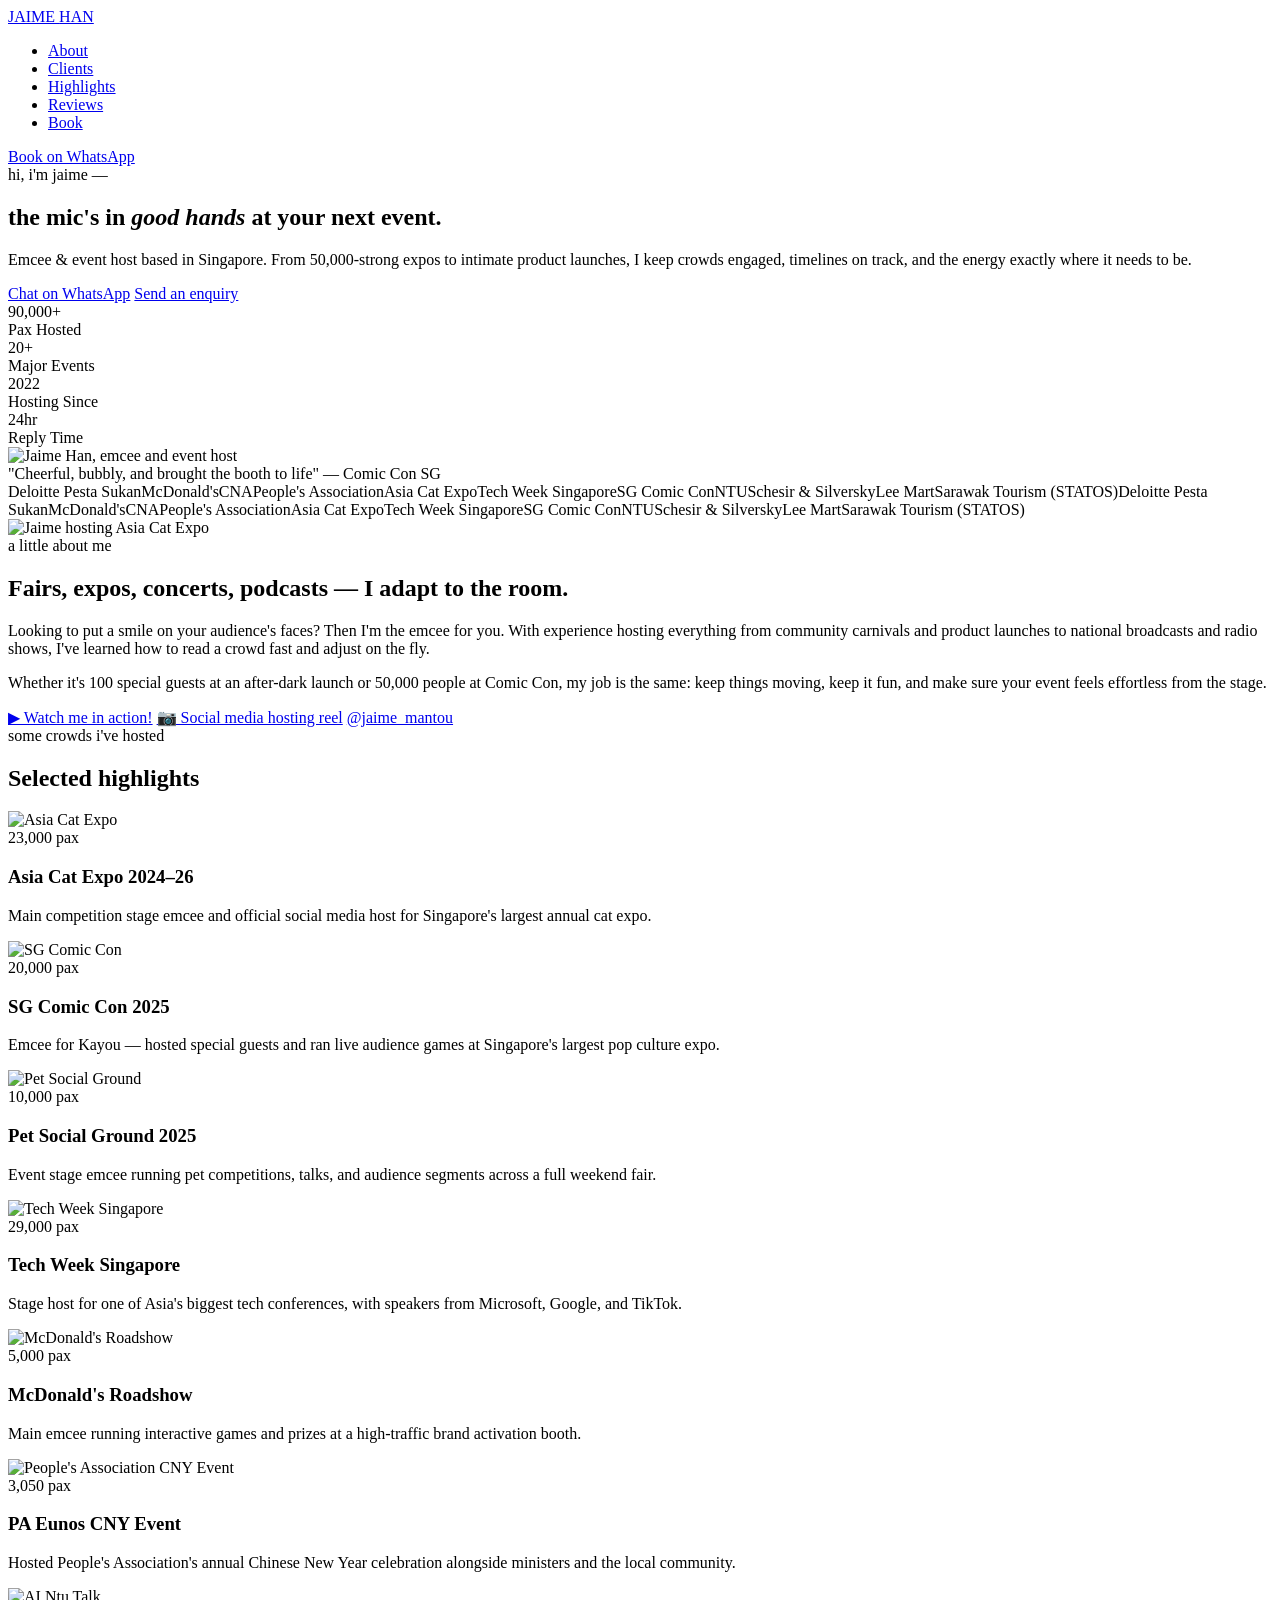
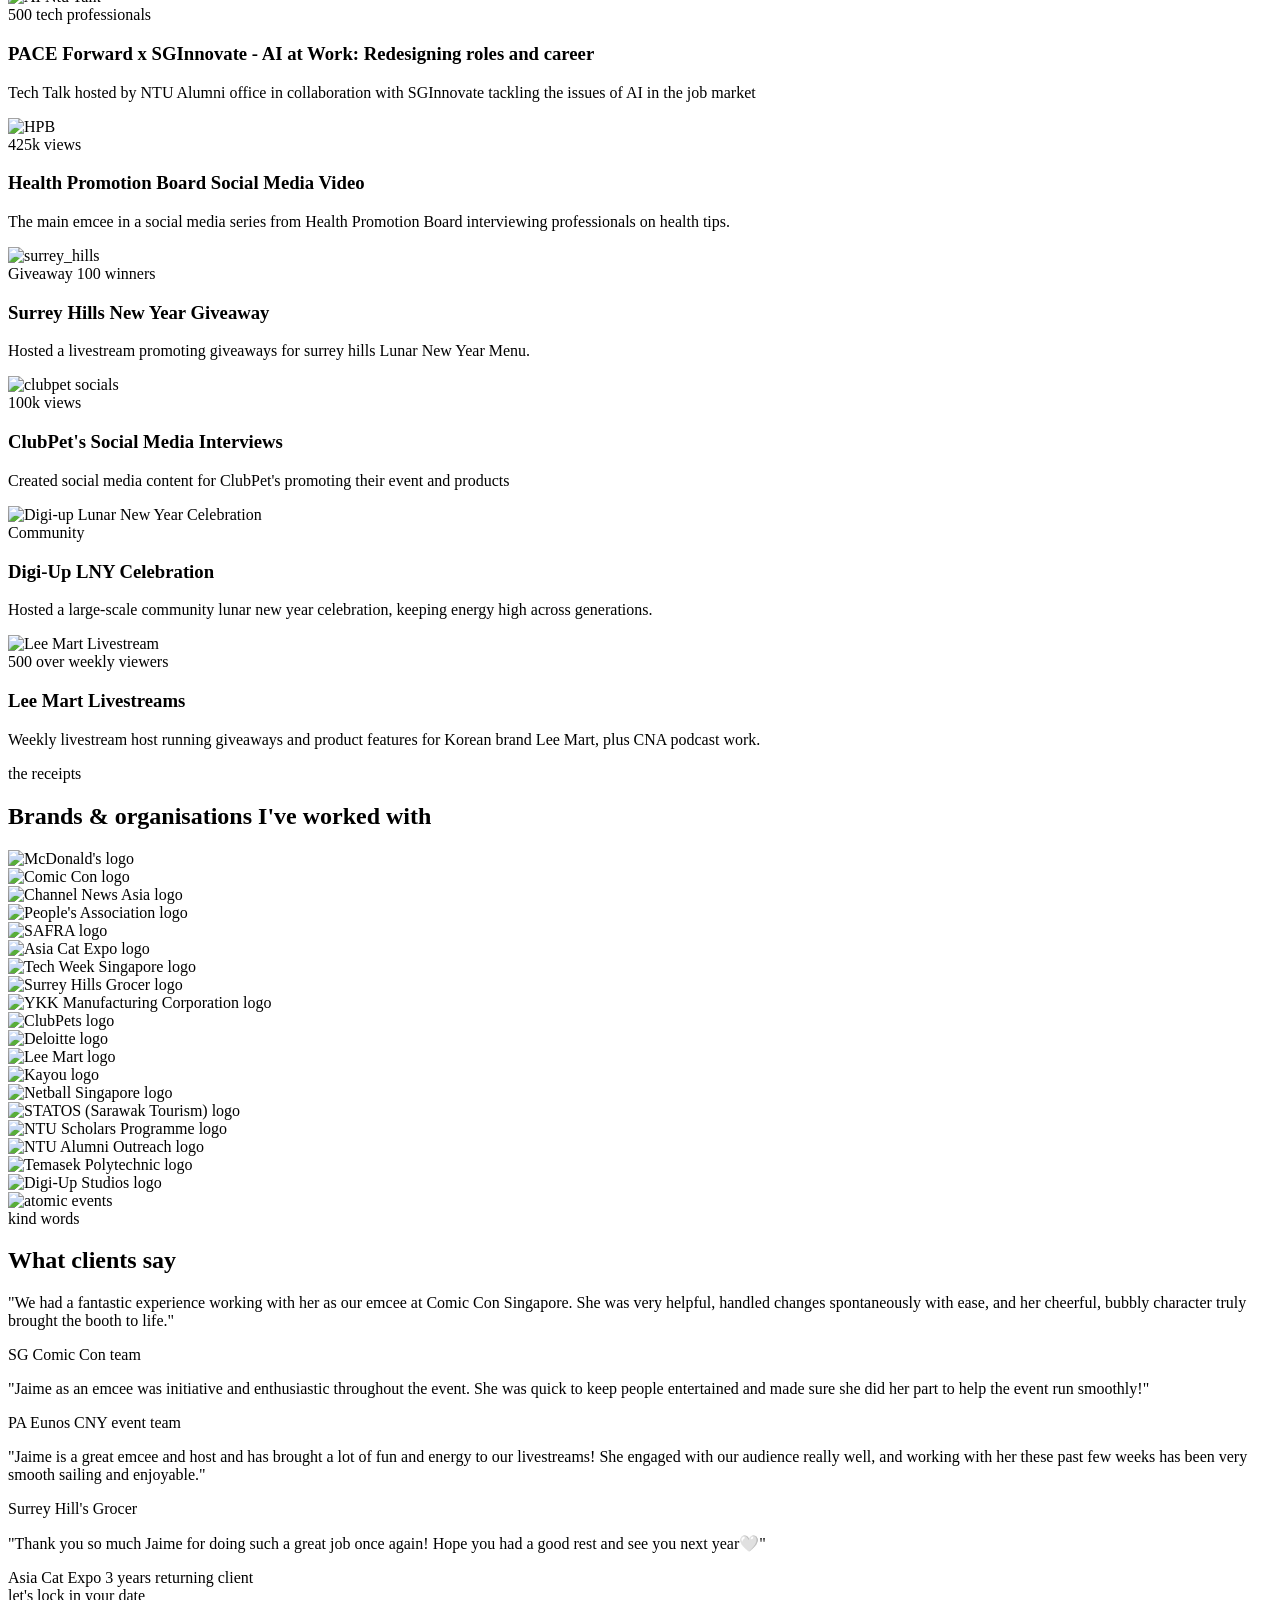
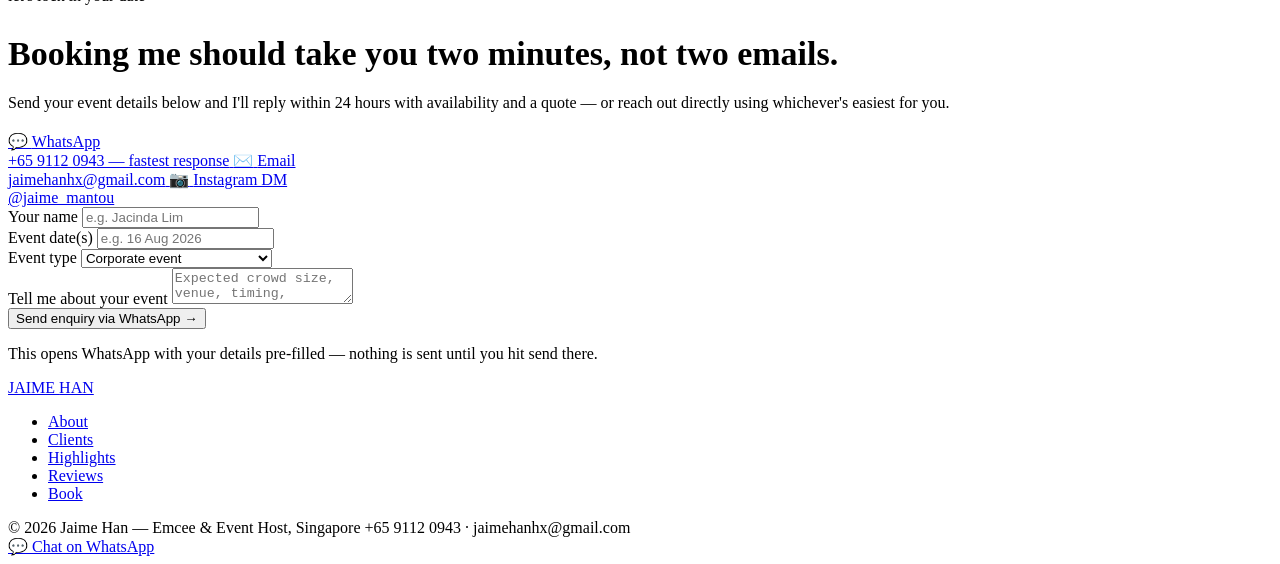
==== index.html @ d79aca61 "Add files via upload" ====
<!DOCTYPE html>
<html lang="en">
<head>
<meta charset="UTF-8">
<meta name="viewport" content="width=device-width, initial-scale=1.0">
<title>Jaime Han — Emcee &amp; Event Host, Singapore</title>
<link rel="preconnect" href="https://fonts.googleapis.com">
<link rel="preconnect" href="https://fonts.gstatic.com" crossorigin>
<link href="https://fonts.googleapis.com/css2?family=Fraunces:ital,opsz,wght@0,9..144,400;0,9..144,500;0,9..144,600;0,9..144,700;1,9..144,500;1,9..144,600&family=Inter:wght@400;500;600;700;800&family=Caveat:wght@500;600;700&display=swap" rel="stylesheet">
<link rel="stylesheet" href="style.css">
</head>
<body>

<header>
  <nav class="wrap">
    <a href="#top" class="logo">JAIME <span>HAN</span></a>
    <ul class="nav-links">
      <li><a href="#about">About</a></li>
      <li><a href="#clients">Clients</a></li>
      <li><a href="#highlights">Highlights</a></li>
      <li><a href="#reviews">Reviews</a></li>
      <li><a href="#book">Book</a></li>
    </ul>
    <a class="btn btn-primary nav-cta" href="https://wa.me/6591120943?text=Hi%20Jaime!%20I'd%20love%20to%20check%20your%20availability%20for%20an%20event." target="_blank" rel="noopener">Book on WhatsApp</a>
  </nav>
</header>

<main id="top">
  <section class="hero">
    <div class="wrap">
      <div>
        <span class="hero-eyebrow script">hi, i'm jaime —</span>
        <h1>the mic's in <em>good hands</em> at your next event.</h1>
        <p class="lede">Emcee &amp; event host based in Singapore. From 50,000-strong expos to intimate product launches, I keep crowds engaged, timelines on track, and the energy exactly where it needs to be.</p>
        <div class="hero-ctas">
          <a class="btn btn-primary" href="https://wa.me/6591120943?text=Hi%20Jaime!%20I'd%20love%20to%20check%20your%20availability%20for%20an%20event." target="_blank" rel="noopener">Chat on WhatsApp</a>
          <a class="btn btn-outline" href="#book">Send an enquiry</a>
        </div>
        <div class="stats-row">
          <div><div class="stat-num">90,000+</div><div class="stat-label">Pax Hosted</div></div>
          <div><div class="stat-num">20+</div><div class="stat-label">Major Events</div></div>
          <div><div class="stat-num">2022</div><div class="stat-label">Hosting Since</div></div>
          <div><div class="stat-num">24hr</div><div class="stat-label">Reply Time</div></div>
        </div>
      </div>
      <div class="hero-photo-wrap">
        <img class="hero-photo" src="images/hero.jpg" alt="Jaime Han, emcee and event host">
        <div class="hero-badge">"Cheerful, bubbly, and brought the booth to life" — Comic Con SG</div>
      </div>
    </div>
  </section>

  <div class="ticker-strip">
    <div class="ticker-track" id="tickerTrack">
    </div>
  </div>

  <section class="pad" id="about">
    <div class="wrap about-grid">
      <img class="about-photo reveal" src="images/asia_cat.jpg" alt="Jaime hosting Asia Cat Expo">

      <div class="about-text reveal">
        <span class="eyebrow">a little about me</span>
        <h2>Fairs, expos, concerts, podcasts — I adapt to the room.</h2>
        <p>Looking to put a smile on your audience's faces? Then I'm the emcee for you. With experience hosting everything from community carnivals and product launches to national broadcasts and radio shows, I've learned how to read a crowd fast and adjust on the fly.</p>
        <p>Whether it's 100 special guests at an after-dark launch or 50,000 people at Comic Con, my job is the same: keep things moving, keep it fun, and make sure your event feels effortless from the stage.</p>
        <div class="link-row">
          <a class="link-chip" href="https://drive.google.com/drive/folders/1-ApMhZUr4qy7b8kGEfC4jnCyUd3QiH4K?usp=sharing" target="_blank" rel="noopener">▶ Watch me in action!</a>
          <a class="link-chip" href="https://www.instagram.com/reels/C8y3r4FSX2f/" target="_blank" rel="noopener">📷 Social media hosting reel</a>
          <a class="link-chip" href="https://www.instagram.com/jaime_mantou" target="_blank" rel="noopener">@jaime_mantou</a>
        </div>
      </div>
    </div>
  </section>

  <section class="pad" id="highlights">
    <div class="wrap">
      <div class="section-head reveal">
        <span class="eyebrow">some crowds i've hosted</span>
        <h2>Selected highlights</h2>
      </div>
      <div class="grid-highlights">


        <div class="h-card reveal">
          <img src="images/heroimage.jpg" alt="Asia Cat Expo">
          <div class="h-card-body">
            <span class="h-pax">23,000 pax</span>
            <h3>Asia Cat Expo 2024–26</h3>
            <p>Main competition stage emcee and official social media host for Singapore's largest annual cat expo.</p>
          </div>
        </div>

        <div class="h-card reveal">
          <img src="images/comic_con.jpg" alt="SG Comic Con">
          <div class="h-card-body">
            <span class="h-pax">20,000 pax</span>
            <h3>SG Comic Con 2025</h3>
            <p>Emcee for Kayou — hosted special guests and ran live audience games at Singapore's largest pop culture expo.</p>
          </div>
        </div>

        <div class="h-card reveal">
          <img src="images/pet_social.jpg" alt="Pet Social Ground">
          <div class="h-card-body">
            <span class="h-pax">10,000 pax</span>
            <h3>Pet Social Ground 2025</h3>
            <p>Event stage emcee running pet competitions, talks, and audience segments across a full weekend fair.</p>
          </div>
        </div>

        <div class="h-card reveal">
          <img src="images/techweek.jpg" alt="Tech Week Singapore">
          <div class="h-card-body">
            <span class="h-pax">29,000 pax</span>
            <h3>Tech Week Singapore</h3>
            <p>Stage host for one of Asia's biggest tech conferences, with speakers from Microsoft, Google, and TikTok.</p>
          </div>
        </div>

        <div class="h-card reveal">
          <img src="images/mcdonalds.jpg" alt="McDonald's Roadshow">
          <div class="h-card-body">
            <span class="h-pax">5,000 pax</span>
            <h3>McDonald's Roadshow</h3>
            <p>Main emcee running interactive games and prizes at a high-traffic brand activation booth.</p>
          </div>
        </div>

        <div class="h-card reveal">
          <img src="images/pap_eunos.jpg" alt="People's Association CNY Event">
          <div class="h-card-body">
            <span class="h-pax">3,050 pax</span>
            <h3>PA Eunos CNY Event</h3>
            <p>Hosted People's Association's annual Chinese New Year celebration alongside ministers and the local community.</p>
          </div>
        </div>

        <div class="h-card reveal">
          <img src="images/AItalk2.jpg" alt="AI Ntu Talk">
          <div class="h-card-body">
            <span class="h-pax">500 tech professionals</span>
            <h3>PACE Forward x SGInnovate - AI at Work: Redesigning roles and career</h3>
            <p>Tech Talk hosted by NTU Alumni office in collaboration with SGInnovate tackling the issues of AI in the job market</p>
          </div>
        </div>

        <div class="h-card reveal">
          <img src="images/hpb.jpg" alt="HPB">
          <div class="h-card-body">
            <span class="h-pax">425k views</span>
            <h3>Health Promotion Board Social Media Video</h3>
            <p>The main emcee in a social media series from Health Promotion Board interviewing professionals on health tips.</p>
          </div>
        </div>

        <div class="h-card reveal">
          <img src="images/surrey_hills.png" alt="surrey_hills">
          <div class="h-card-body">
            <span class="h-pax">Giveaway 100 winners</span>
            <h3>Surrey Hills New Year Giveaway</h3>
            <p>Hosted a livestream promoting giveaways for surrey hills Lunar New Year Menu.</p>
          </div>
        </div>

        <div class="h-card reveal">
          <img src="images/clubpet_social.png" alt="clubpet socials">
          <div class="h-card-body">
            <span class="h-pax">100k views</span>
            <h3>ClubPet's Social Media Interviews</h3>
            <p>Created social media content for ClubPet's promoting their event and products</p>
          </div>
        </div>

        <div class="h-card reveal">
          <img src="images/digiup.jpg" alt="Digi-up Lunar New Year Celebration">
          <div class="h-card-body">
            <span class="h-pax">Community</span>
            <h3>Digi-Up LNY Celebration</h3>
            <p>Hosted a large-scale community lunar new year celebration, keeping energy high across generations.</p>
          </div>
        </div>

        <div class="h-card reveal">
          <img src="images/leemart.jpg" alt="Lee Mart Livestream">
          <div class="h-card-body">
            <span class="h-pax">500 over weekly viewers</span>
            <h3>Lee Mart Livestreams</h3>
            <p>Weekly livestream host running giveaways and product features for Korean brand Lee Mart, plus CNA podcast work.</p>
          </div>
        </div>

      </div>
    </div>
  </section>

   <section class="pad" id="clients">
    <div class="wrap">
      <div class="section-head reveal">
        <span class="eyebrow">the receipts</span>
        <h2>Brands &amp; organisations I've worked with</h2>
      </div>
      <div class="clients-grid">
        <div class="client-card reveal">
          <img src="images/mcdonalds_logoo.png" alt="McDonald's logo">
        </div>
        <div class="client-card reveal">
          <img src="images/comic_con_logo.png" alt="Comic Con logo">
        </div>
        <div class="client-card reveal">
          <img src="images/CNA-logo.gif" alt="Channel News Asia logo">
        </div>
        <div class="client-card reveal">
          <img src="images/PA_logo.png" alt="People's Association logo">
        </div>
        <div class="client-card reveal">
          <img src="images/safra_logo.jpeg" alt="SAFRA logo">
        </div>
        <div class="client-card reveal">
          <img src="images/asia_cat_logo.png" alt="Asia Cat Expo logo">
        </div>
        <div class="client-card reveal">
          <img src="images/techweek_logo.jpg" alt="Tech Week Singapore logo">
        </div>
        <div class="client-card reveal">
          <img src="images/surrey_hills_logo.png" alt="Surrey Hills Grocer logo">
        </div>
        <div class="client-card reveal">
          <img src="images/ykk_logo.png" alt="YKK Manufacturing Corporation logo">
        </div>
        <div class="client-card reveal">
          <img src="images/clubpets_logo.png" alt="ClubPets logo">
        </div>
        <div class="client-card reveal">
          <img src="images/deloitte_logo.jpg" alt="Deloitte logo">
        </div>
        <div class="client-card reveal">
          <img src="images/leemart_logo.png" alt="Lee Mart logo">
        </div>
        <div class="client-card reveal">
          <img src="images/kayou_logo.png" alt="Kayou logo">
        </div>
        <div class="client-card reveal">
          <img src="images/netball_logo.png" alt="Netball Singapore logo">
        </div>
        <div class="client-card reveal">
          <img src="images/statos_logo.png" alt="STATOS (Sarawak Tourism) logo">
        </div>
        <div class="client-card reveal">
          <img src="images/ntuusp_logo.png" alt="NTU Scholars Programme logo">
        </div>
        <div class="client-card reveal">
          <img src="images/pace_logo.jpg" alt="NTU Alumni Outreach logo">
        </div>
        <div class="client-card reveal">
          <img src="images/temasek_logo.png" alt="Temasek Polytechnic logo">
        </div>
        <div class="client-card reveal">
          <img src="images/digiup_logo.jpg" alt="Digi-Up Studios logo">
        </div>
         <div class="client-card reveal">
          <img src="images/atomic_events_logo.jpg" alt="atomic events">
        </div>
      </div>
    </div>
  </section>

  <section class="pad" id="reviews">
    <div class="wrap">
      <div class="section-head reveal">
        <span class="eyebrow">kind words</span>
        <h2>What clients say</h2>
      </div>
      <div class="bubble-grid">
        <div class="bubble reveal">
          <p>"We had a fantastic experience working with her as our emcee at Comic Con Singapore. She was very helpful, handled changes spontaneously with ease, and her cheerful, bubbly character truly brought the booth to life."</p>
          <div class="bubble-tag"><div class="bubble-dot"></div><span>SG Comic Con team</span></div>
        </div>
        <div class="bubble reveal">
          <p>"Jaime as an emcee was initiative and enthusiastic throughout the event. She was quick to keep people entertained and made sure she did her part to help the event run smoothly!"</p>
          <div class="bubble-tag"><div class="bubble-dot"></div><span>PA Eunos CNY event team</span></div>
        </div>
        <div class="bubble reveal">
          <p>"Jaime is a great emcee and host and has brought a lot of fun and energy to our livestreams! She engaged with our audience really well, and working with her these past few weeks has been very smooth sailing and enjoyable."</p>
          <div class="bubble-tag"><div class="bubble-dot"></div><span>Surrey Hill's Grocer</span></div>
        </div>
        <div class="bubble reveal">
          <p>"Thank you so much Jaime for doing such a great job once again! Hope you had a good rest and see you next year🤍"</p>
          <div class="bubble-tag"><div class="bubble-dot"></div><span>Asia Cat Expo 3 years returning client</span></div>
        </div>
      </div>
    </div>
  </section>

  <section class="book-section pad" id="book">
    <div class="wrap book-grid">
      <div class="reveal">
        <span class="eyebrow">let's lock in your date</span>
        <h2 style="font-size:clamp(26px,3.2vw,34px); line-height:1.2; margin-bottom:16px;">Booking me should take you two minutes, not two emails.</h2>
        <p style="color:var(--cream-dim); font-size:16px; line-height:1.6;">Send your event details below and I'll reply within 24 hours with availability and a quote — or reach out directly using whichever's easiest for you.</p>
        <div class="contact-cards">
          <a class="contact-card" href="https://wa.me/6591120943" target="_blank" rel="noopener">
            <span class="cc-icon">💬</span>
            <span><span class="cc-title">WhatsApp</span><br><span class="cc-sub">+65 9112 0943 — fastest response</span></span>
          </a>
          <a class="contact-card" href="mailto:jaimehanhx@gmail.com">
            <span class="cc-icon">✉️</span>
            <span><span class="cc-title">Email</span><br><span class="cc-sub">jaimehanhx@gmail.com</span></span>
          </a>
          <a class="contact-card" href="https://www.instagram.com/jaime_mantou" target="_blank" rel="noopener">
            <span class="cc-icon">📷</span>
            <span><span class="cc-title">Instagram DM</span><br><span class="cc-sub">@jaime_mantou</span></span>
          </a>
        </div>
      </div>

      <form class="enquiry reveal" id="enquiryForm">
        <div class="field">
          <label for="fname">Your name</label>
          <input type="text" id="fname" placeholder="e.g. Jacinda Lim" required>
        </div>
        <div class="field-row two">
          <div class="field">
            <label for="fdate">Event date(s)</label>
            <input type="text" id="fdate" placeholder="e.g. 16 Aug 2026">
          </div>
          <div class="field">
            <label for="ftype">Event type</label>
            <select id="ftype">
              <option>Corporate event</option>
              <option>Roadshow / brand activation</option>
              <option>Wedding</option>
              <option>Community event</option>
              <option>Livestream / social hosting</option>
              <option>Other</option>
            </select>
          </div>
        </div>
        <div class="field">
          <label for="fmsg">Tell me about your event</label>
          <textarea id="fmsg" placeholder="Expected crowd size, venue, timing, anything I should know..."></textarea>
        </div>
        <button type="submit" class="btn btn-primary submit-btn">Send enquiry via WhatsApp →</button>
        <p class="form-note">This opens WhatsApp with your details pre-filled — nothing is sent until you hit send there.</p>
      </form>
    </div>
  </section>
</main>

<footer>
  <div class="wrap">
    <div class="footer-grid">
      <a href="#top" class="logo">JAIME <span>HAN</span></a>
      <ul class="footer-links">
        <li><a href="#about">About</a></li>
        <li><a href="#clients">Clients</a></li>
        <li><a href="#highlights">Highlights</a></li>
        <li><a href="#reviews">Reviews</a></li>
        <li><a href="#book">Book</a></li>
      </ul>
    </div>
    <div class="footer-bottom">
      <span>© 2026 Jaime Han — Emcee &amp; Event Host, Singapore</span>
      <span>+65 9112 0943 · jaimehanhx@gmail.com</span>
    </div>
  </div>
</footer>

<a class="float-cta" href="https://wa.me/6591120943?text=Hi%20Jaime!%20I'd%20love%20to%20check%20your%20availability%20for%20an%20event." target="_blank" rel="noopener">💬 Chat on WhatsApp</a>

<script>
  // Build the ticker content
  const clients = ["Deloitte Pesta Sukan","McDonald's","CNA","People's Association","Asia Cat Expo","Tech Week Singapore","SG Comic Con","NTU","Schesir & Silversky","Lee Mart","Sarawak Tourism (STATOS)"];
  const track = document.getElementById('tickerTrack');
  const loopContent = clients.concat(clients).map(c => `<span>${c}</span>`).join('');
  track.innerHTML = loopContent;

  // Reveal on scroll
  const revealEls = document.querySelectorAll('.reveal');
  const io = new IntersectionObserver((entries)=>{
    entries.forEach(e=>{ if(e.isIntersecting){ e.target.classList.add('in'); io.unobserve(e.target); } });
  }, {threshold:0.12});
  revealEls.forEach(el=>io.observe(el));

  // Enquiry form -> WhatsApp deep link
  document.getElementById('enquiryForm').addEventListener('submit', function(e){
    e.preventDefault();
    const name = document.getElementById('fname').value || 'there';
    const date = document.getElementById('fdate').value || 'TBC';
    const type = document.getElementById('ftype').value;
    const msg = document.getElementById('fmsg').value || '';
    const text = `Hi Jaime! My name is ${name}. I'm enquiring about emcee services for a ${type} on ${date}. ${msg}`;
    const url = 'https://wa.me/6591120943?text=' + encodeURIComponent(text);
    window.open(url, '_blank');
  });
</script>

</body>
</html>
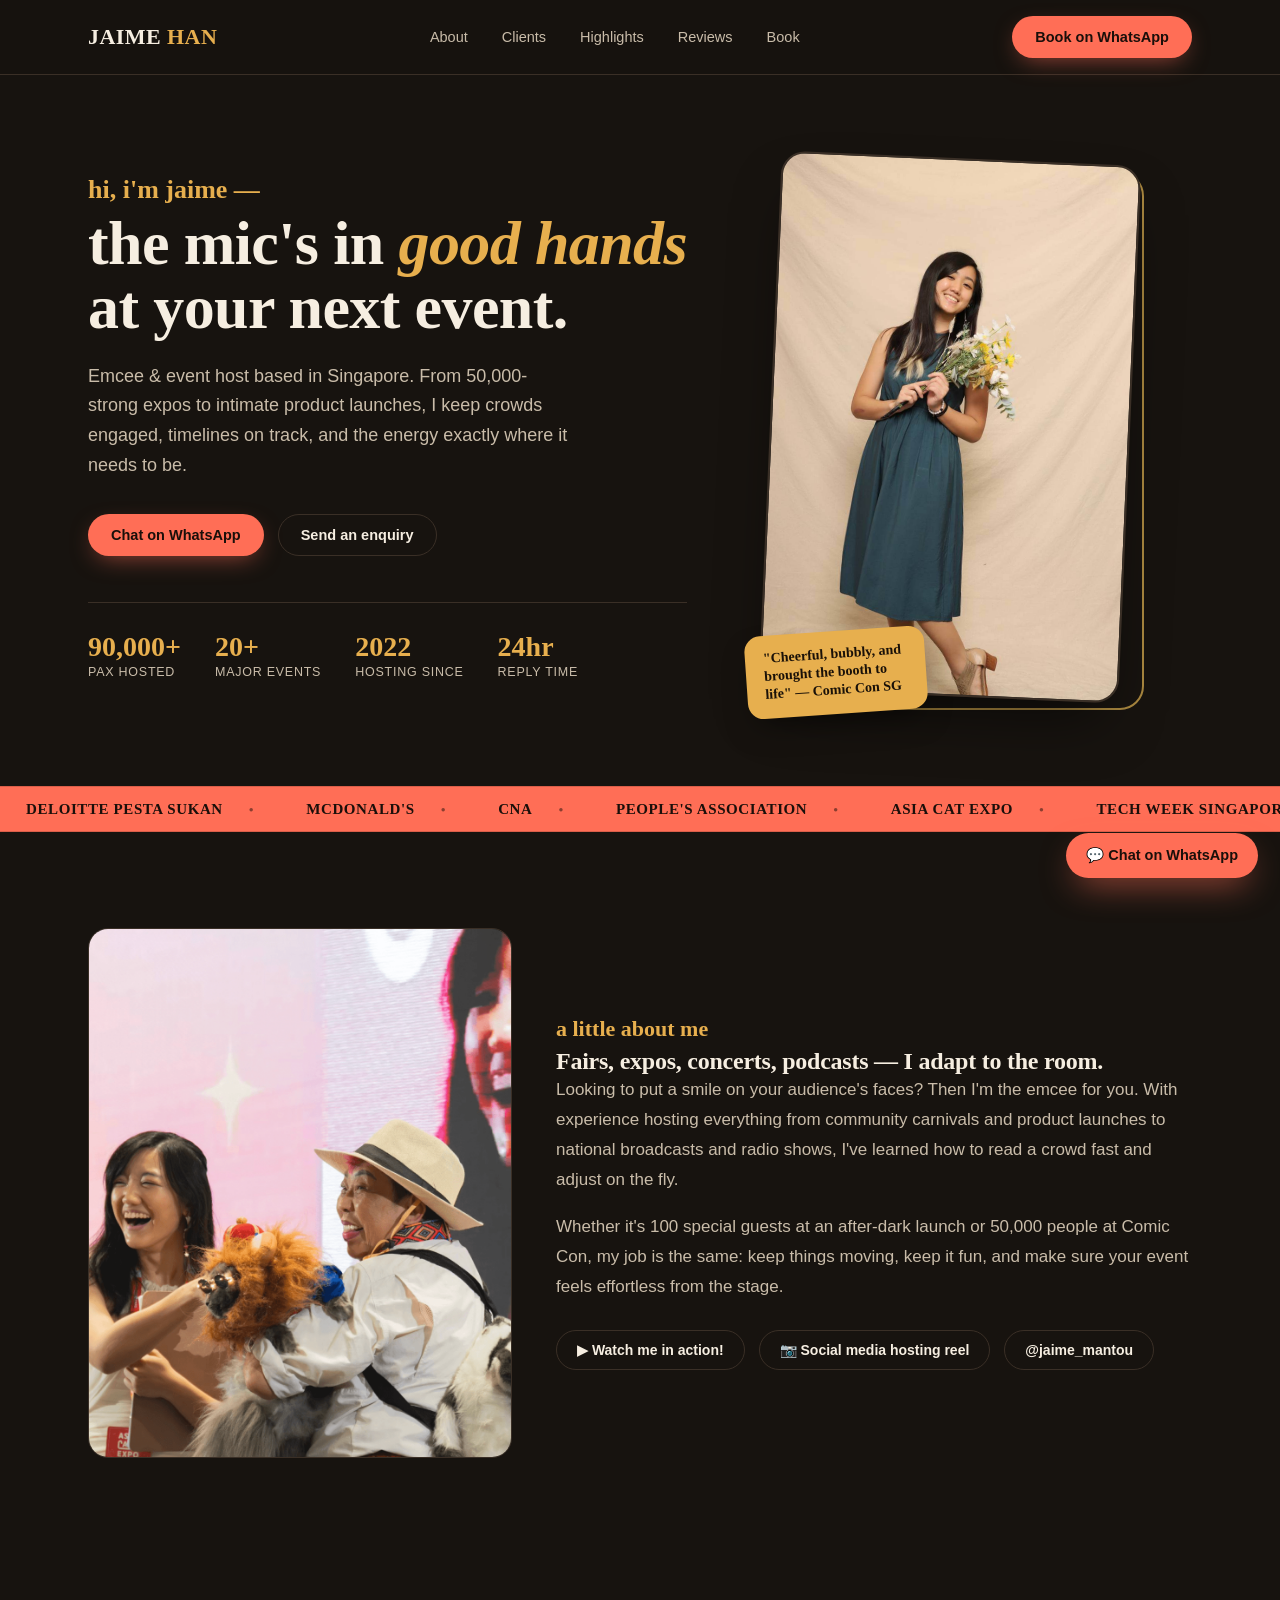
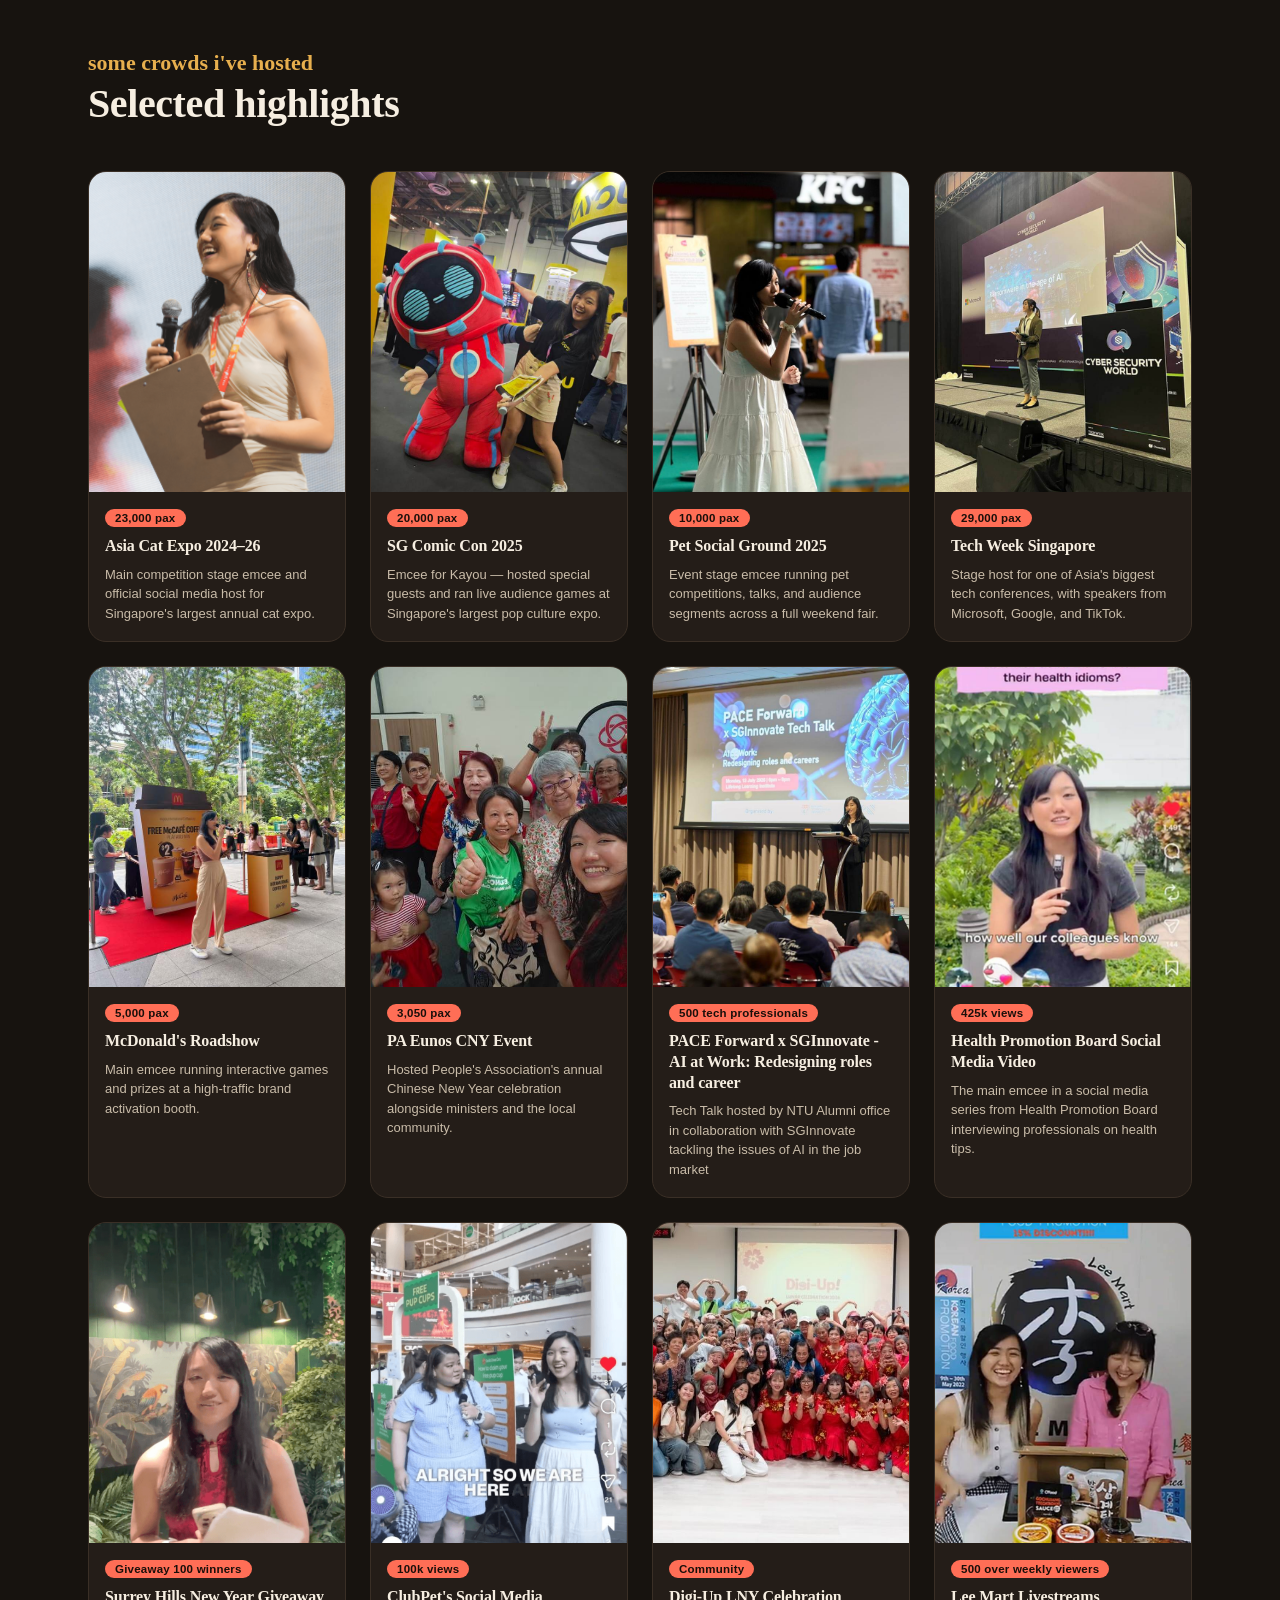
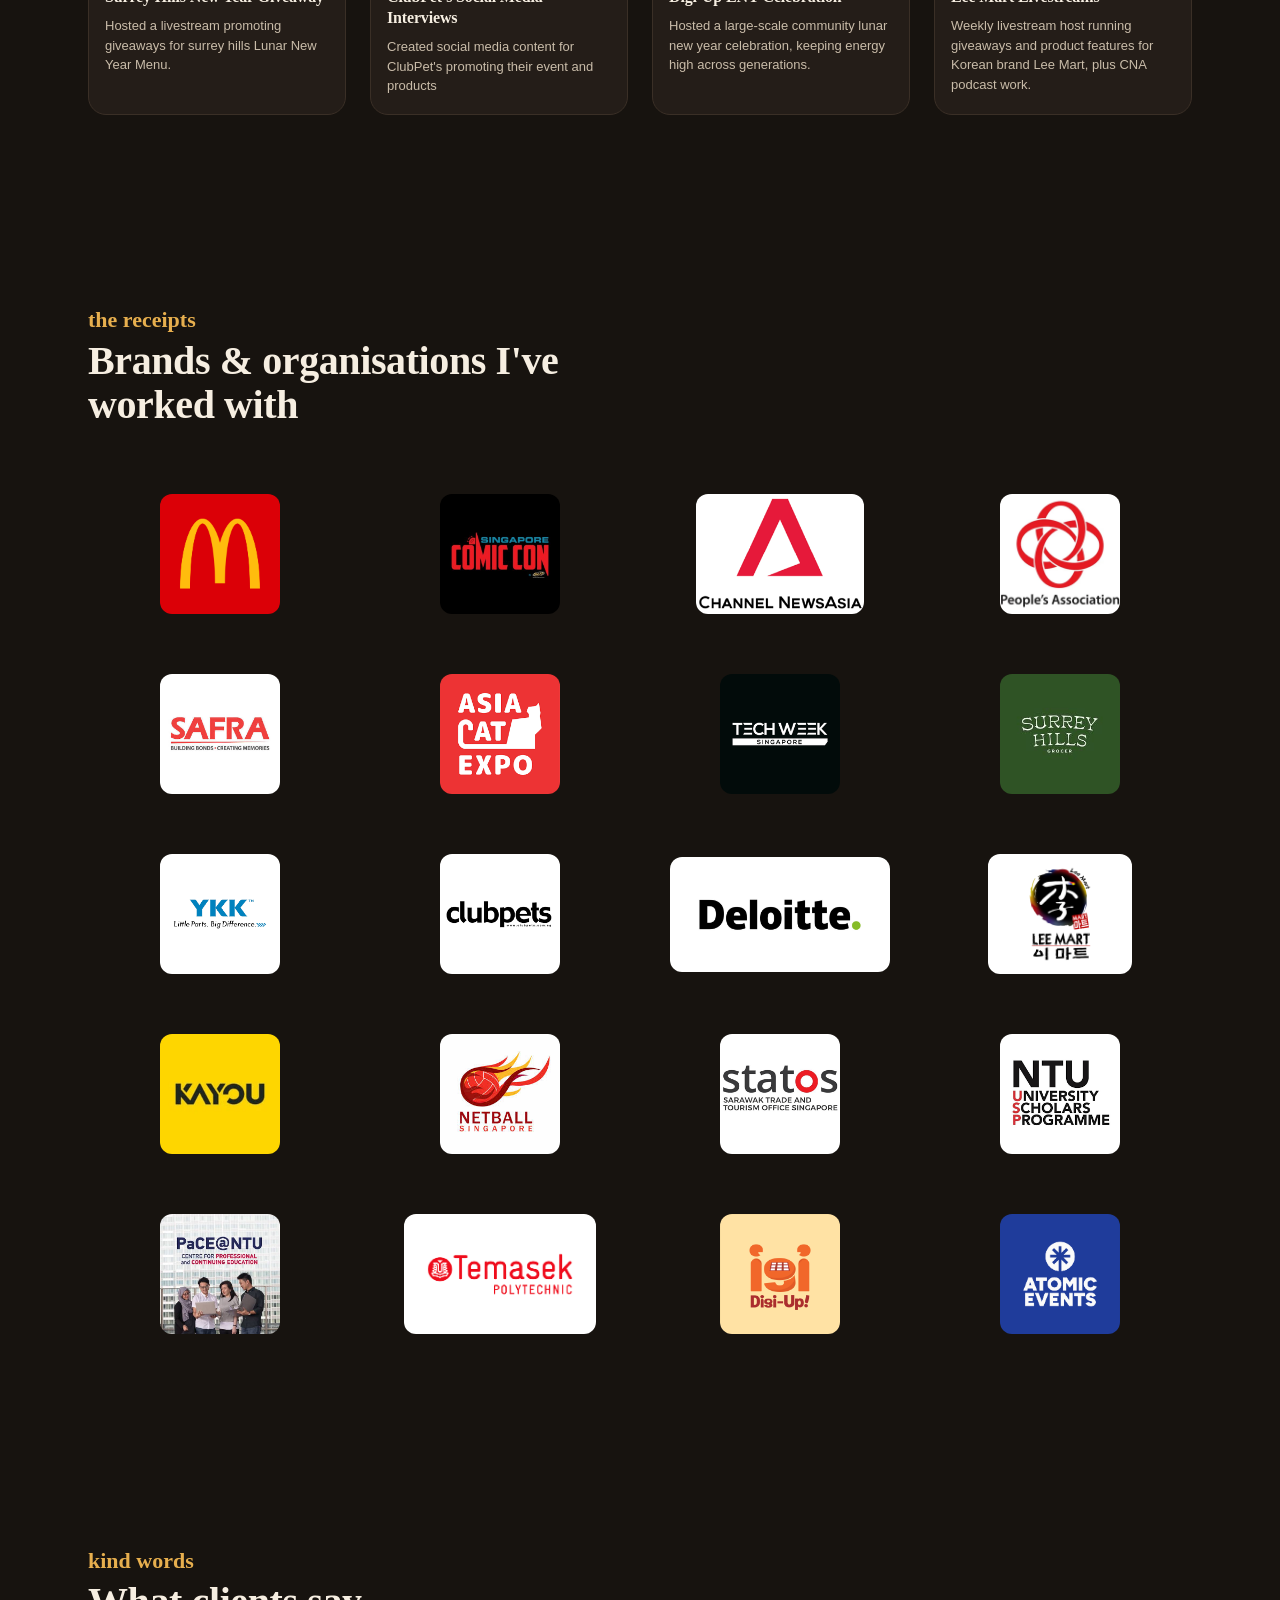
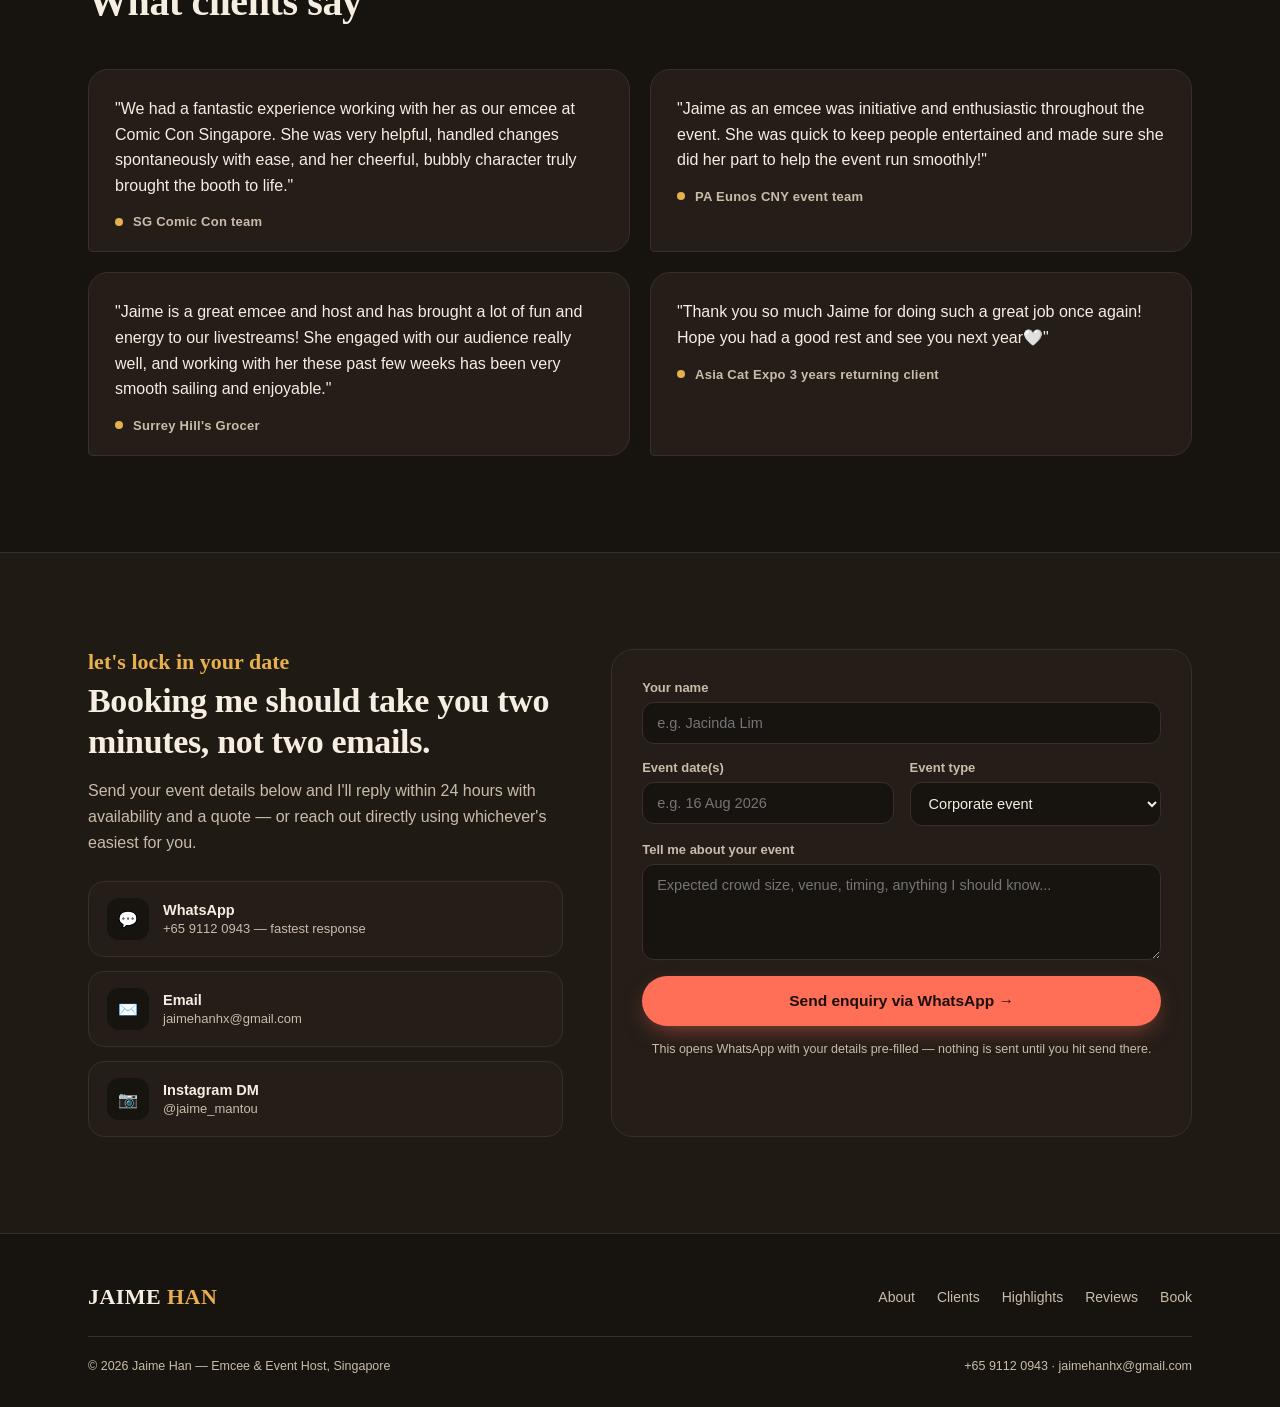
==== commit 6bdc6685: "Update index.html" ====
--- a/index.html
+++ b/index.html
@@ -8,6 +8,7 @@
 <link rel="preconnect" href="https://fonts.gstatic.com" crossorigin>
 <link href="https://fonts.googleapis.com/css2?family=Fraunces:ital,opsz,wght@0,9..144,400;0,9..144,500;0,9..144,600;0,9..144,700;1,9..144,500;1,9..144,600&family=Inter:wght@400;500;600;700;800&family=Caveat:wght@500;600;700&display=swap" rel="stylesheet">
 <link rel="stylesheet" href="style.css">
+<link rel="icon" type="image/x-icon" href="/images/favicon-emcee.png">
 </head>
 <body>
 
@@ -396,4 +397,4 @@
 </script>
 
 </body>
-</html>+</html>
--- a/style.css
+++ b/style.css
@@ -0,0 +1,347 @@
+:root{
+    --bg: #17130F;
+    --bg-soft: #201A15;
+    --panel: #241D18;
+    --panel-line: #3a2f26;
+    --cream: #F6EEE1;
+    --cream-dim: #C9BCA9;
+    --gold: #E7AF4E;
+    --gold-dim: #a9873f;
+    --coral: #FF6E56;
+    --coral-dim: #7a3226;
+    --radius: 18px;
+  }
+  *{box-sizing:border-box;}
+  html{scroll-behavior:smooth;}
+  body{
+    margin:0;
+    background:var(--bg);
+    color:var(--cream);
+    font-family:'Inter', sans-serif;
+    -webkit-font-smoothing:antialiased;
+    overflow-x:hidden;
+  }
+  h1,h2,h3,.serif{
+    font-family:'Fraunces', serif;
+    font-weight:600;
+    letter-spacing:-0.01em;
+    margin:0;
+  }
+  .script{
+    font-family:'Caveat', cursive;
+    color:var(--gold);
+    font-weight:600;
+  }
+  a{color:inherit;}
+  img{display:block; max-width:100%;}
+  .wrap{max-width:1160px; margin:0 auto; padding:0 28px;}
+  section{position:relative;}
+
+  /* ---------- NAV ---------- */
+  header{
+    position:fixed; top:0; left:0; right:0; z-index:50;
+    background:rgba(23,19,15,0.82);
+    backdrop-filter:blur(10px);
+    border-bottom:1px solid var(--panel-line);
+  }
+  nav.wrap{
+    display:flex; align-items:center; justify-content:space-between;
+    height:74px;
+  }
+  .logo{
+    font-family:'Fraunces', serif;
+    font-size:22px;
+    font-weight:700;
+    letter-spacing:0.02em;
+    text-decoration:none;
+  }
+  .logo span{color:var(--gold);}
+  .nav-links{
+    display:flex; gap:34px; align-items:center;
+    list-style:none; margin:0; padding:0;
+  }
+  .nav-links a{
+    text-decoration:none; color:var(--cream-dim); font-size:14.5px;
+    font-weight:500; transition:color .2s;
+  }
+  .nav-links a:hover{color:var(--gold);}
+  .btn{
+    display:inline-flex; align-items:center; gap:8px;
+    padding:12px 22px; border-radius:100px;
+    font-weight:600; font-size:14.5px; text-decoration:none;
+    border:1px solid transparent; cursor:pointer; white-space:nowrap;
+    transition:transform .18s ease, box-shadow .18s ease, background .18s ease;
+    font-family:'Inter', sans-serif;
+  }
+  .btn:hover{transform:translateY(-2px);}
+  .btn-primary{background:var(--coral); color:#1a0f0a; box-shadow:0 8px 24px -8px rgba(255,110,86,0.6);}
+  .btn-primary:hover{box-shadow:0 12px 28px -6px rgba(255,110,86,0.75);}
+  .btn-outline{background:transparent; border-color:var(--panel-line); color:var(--cream);}
+  .btn-outline:hover{border-color:var(--gold); color:var(--gold);}
+  .nav-cta{display:none;}
+  @media(min-width:880px){.nav-cta{display:inline-flex;}}
+  .nav-links{display:none;}
+  @media(min-width:880px){.nav-links{display:flex;}}
+  .burger{display:inline-flex;}
+  @media(min-width:880px){.burger{display:none;}}
+  .burger{background:none;border:1px solid var(--panel-line);border-radius:10px;color:var(--cream);width:42px;height:42px;align-items:center;justify-content:center;cursor:pointer;}
+
+  /* ---------- HERO ---------- */
+  .hero{
+    padding:158px 0 90px;
+    position:relative;
+  }
+  .hero .wrap{
+    display:grid; grid-template-columns:1fr; gap:52px; align-items:center;
+  }
+  @media(min-width:940px){
+    .hero .wrap{grid-template-columns:1.05fr 0.85fr; gap:20px;}
+  }
+  .hero-eyebrow{font-size:26px; display:block; margin-bottom:6px;}
+  .hero h1{
+    font-size:clamp(38px, 5.4vw, 62px);
+    line-height:1.04;
+  }
+  .hero h1 em{font-style:italic; color:var(--gold);}
+  .hero p.lede{
+    margin-top:22px; font-size:18px; line-height:1.65; color:var(--cream-dim);
+    max-width:480px;
+  }
+  .hero-ctas{display:flex; gap:14px; margin-top:34px; flex-wrap:wrap;}
+  .stats-row{
+    display:flex; gap:34px; margin-top:46px; flex-wrap:wrap;
+    padding-top:28px; border-top:1px solid var(--panel-line);
+  }
+  .stat-num{font-family:'Fraunces',serif; font-size:28px; color:var(--gold); font-weight:600;}
+  .stat-label{font-size:12.5px; color:var(--cream-dim); text-transform:uppercase; letter-spacing:0.06em; margin-top:2px;}
+
+  .hero-photo-wrap{position:relative; justify-self:center;}
+  .hero-photo{
+    width:min(360px, 82vw);
+    border-radius:24px;
+    border:2px solid var(--panel-line);
+    box-shadow:0 30px 60px -20px rgba(0,0,0,0.6);
+    transform:rotate(2.5deg);
+    position:relative; z-index:2;
+  }
+  .hero-badge{
+    position:absolute; z-index:3; bottom:-18px; left:-24px;
+    background:var(--gold); color:#1a1108;
+    border-radius:16px; padding:14px 18px;
+    font-family:'Fraunces',serif; font-weight:600; font-size:14px;
+    box-shadow:0 14px 30px -10px rgba(0,0,0,0.5);
+    transform:rotate(-4deg);
+    max-width:180px; line-height:1.3;
+  }
+  .hero-photo-wrap::before{
+    content:'';
+    position:absolute; inset:14px -14px -14px 14px;
+    border:2px solid var(--gold-dim); border-radius:24px; z-index:1;
+  }
+
+  /* ---------- TICKER ---------- */
+  .ticker-strip{
+    background:var(--coral); color:#1a0f0a;
+    padding:13px 0; overflow:hidden; white-space:nowrap;
+    border-top:1px solid rgba(0,0,0,0.15); border-bottom:1px solid rgba(0,0,0,0.15);
+  }
+  .ticker-track{
+    display:inline-flex; gap:0; animation:scroll-left 32s linear infinite;
+  }
+  .ticker-strip:hover .ticker-track{animation-play-state:paused;}
+  .ticker-track span{
+    font-family:'Fraunces', serif; font-weight:600; font-size:15px;
+    padding:0 26px; display:inline-flex; align-items:center; gap:26px;
+    text-transform:uppercase; letter-spacing:0.04em;
+  }
+  .ticker-track span::after{content:'●'; font-size:8px; opacity:0.5;}
+  @keyframes scroll-left{
+    from{transform:translateX(0);}
+    to{transform:translateX(-50%);}
+  }
+
+  /* ---------- SECTION HEADERS ---------- */
+  .eyebrow{
+    font-family:'Caveat', cursive; color:var(--gold); font-size:22px;
+    display:block; margin-bottom:6px; font-weight:600;
+  }
+  .section-head{margin-bottom:44px; max-width:600px;}
+  .section-head h2{font-size:clamp(28px,3.6vw,40px); line-height:1.12;}
+  section.pad{padding:96px 0;}
+
+  /* ---------- ABOUT ---------- */
+  .about-grid{
+    display:grid; grid-template-columns:1fr; gap:44px; align-items:center;
+  }
+  @media(min-width:900px){.about-grid{grid-template-columns:0.8fr 1.2fr;}}
+  .about-photo{
+    border-radius:20px; overflow:hidden; border:1px solid var(--panel-line);
+    aspect-ratio:4/5; object-fit:cover; width:100%;
+  }
+  .about-text p{font-size:17px; line-height:1.75; color:var(--cream-dim); margin:0 0 18px;}
+  .link-row{display:flex; gap:14px; margin-top:28px; flex-wrap:wrap;}
+  .link-chip{
+    display:inline-flex; align-items:center; gap:8px;
+    border:1px solid var(--panel-line); border-radius:100px;
+    padding:11px 20px; font-size:14px; font-weight:600; text-decoration:none;
+    color:var(--cream); transition: border-color .2s, color .2s;
+  }
+  .link-chip:hover{border-color:var(--gold); color:var(--gold);}
+
+  /* ---------- CLIENTS GRID ---------- */
+  .clients-grid{
+    display:grid; grid-template-columns:repeat(2,1fr); gap:16px;
+  }
+  @media(min-width:640px){.clients-grid{grid-template-columns:repeat(3,1fr);}}
+  @media(min-width:940px){.clients-grid{grid-template-columns:repeat(4,1fr);}}
+  .client-card{
+    background:none;
+    border-radius:18px; padding:22px;
+    display:flex; align-items:center; justify-content:center;
+    min-height:96px;
+    /* border:none; box-shadow:0 10px 24px -12px rgba(0,0,0,0.55); */
+    transition:transform .22s ease, box-shadow .22s ease;
+  }
+  .client-card:hover{
+    transform:translateY(-5px);
+    /* box-shadow:0 16px 30px -12px rgba(0,0,0,0.6); */
+  }
+  .client-card img{
+    max-width:100%; max-height:120px; width:auto; height:auto;
+    object-fit:contain;
+    border-radius: 12px; 
+  }
+ 
+
+  /* sticker-wall palette + slight alternating tilt for a pinned-up feel
+  .client-card:nth-child(12n+1){ background:#C0392B; transform:rotate(-2deg); }
+  .client-card:nth-child(12n+1) span{ color:#FCEDD3; }
+  .client-card:nth-child(12n+2){ background:#191919; transform:rotate(1.5deg); }
+  .client-card:nth-child(12n+2) span{ color:#FF6E56; }
+  .client-card:nth-child(12n+3){ background:#33502F; transform:rotate(-1deg); }
+  .client-card:nth-child(12n+3) span{ color:#F6EEE1; }
+  .client-card:nth-child(12n+4){ background:#F3E7D3; transform:rotate(2deg); }
+  .client-card:nth-child(12n+4) span{ color:#241D18; }
+  .client-card:nth-child(12n+5){ background:#E7AF4E; transform:rotate(-1.5deg); }
+  .client-card:nth-child(12n+5) span{ color:#241D18; }
+  .client-card:nth-child(12n+6){ background:#F6EEE1; transform:rotate(1deg); }
+  .client-card:nth-child(12n+6) span{ color:#7a2f22; }
+  .client-card:nth-child(12n+7){ background:#5C1A1A; transform:rotate(-2.5deg); }
+  .client-card:nth-child(12n+7) span{ color:#F6EEE1; }
+  .client-card:nth-child(12n+8){ background:#D1631F; transform:rotate(1.5deg); }
+  .client-card:nth-child(12n+8) span{ color:#1a1108; }
+  .client-card:nth-child(12n+9){ background:#22303A; transform:rotate(-1deg); }
+  .client-card:nth-child(12n+9) span{ color:#F6EEE1; }
+  .client-card:nth-child(12n+10){ background:#6b7a3a; transform:rotate(2deg); }
+  .client-card:nth-child(12n+10) span{ color:#F6EEE1; }
+  .client-card:nth-child(12n+11){ background:#241D18; transform:rotate(-1.5deg); }
+  .client-card:nth-child(12n+11) span{ color:#E7AF4E; }
+  .client-card:nth-child(12n+12){ background:#8a3a1e; transform:rotate(1deg); }
+  .client-card:nth-child(12n+12) span{ color:#F6EEE1; } */
+
+  /* ---------- HIGHLIGHTS GRID ---------- */
+  .grid-highlights{
+    display:grid; grid-template-columns:repeat(2,1fr); gap:24px;
+  }
+  @media(min-width:720px){.grid-highlights{grid-template-columns:repeat(4,1fr);}}
+  .h-card{
+    background:var(--panel); border:1px solid var(--panel-line);
+    border-radius:var(--radius); overflow:hidden;
+    transition:transform .25s ease, border-color .25s ease;
+  }
+  .h-card:hover{transform:translateY(-6px); border-color:var(--gold-dim);}
+  .h-card img{width:100%; aspect-ratio:4/5; object-fit:cover;}
+  .h-card-body{padding:16px 16px 18px;}
+  .h-pax{
+    display:inline-block; background:var(--coral); color:#1a0f0a;
+    font-size:11.5px; font-weight:700; padding:3px 10px; border-radius:100px;
+    margin-bottom:9px; letter-spacing:0.02em;
+  }
+  .h-card-body h3{font-size:16px; line-height:1.3; font-weight:600;}
+  .h-card-body p{font-size:13px; color:var(--cream-dim); margin:8px 0 0; line-height:1.5;}
+
+  /* ---------- TESTIMONIALS ---------- */
+  .bubble-grid{
+    display:grid; grid-template-columns:1fr; gap:20px;
+  }
+  @media(min-width:760px){.bubble-grid{grid-template-columns:1fr 1fr;}}
+  .bubble{
+    background:var(--panel); border:1px solid var(--panel-line);
+    border-radius:20px 20px 20px 4px;
+    padding:26px 26px 22px;
+    position:relative;
+  }
+  .bubble p{font-size:16px; line-height:1.6; color:var(--cream); margin:0;}
+  .bubble-tag{
+    margin-top:16px; display:flex; align-items:center; gap:10px;
+  }
+  .bubble-dot{width:8px; height:8px; border-radius:50%; background:var(--gold);}
+  .bubble-tag span{font-size:13px; color:var(--cream-dim); font-weight:600; letter-spacing:0.02em;}
+
+  /* ---------- BOOKING ---------- */
+  .book-section{background:var(--bg-soft); border-top:1px solid var(--panel-line); border-bottom:1px solid var(--panel-line);}
+  .book-grid{display:grid; grid-template-columns:1fr; gap:48px;}
+  @media(min-width:940px){.book-grid{grid-template-columns:0.9fr 1.1fr;}}
+  .contact-cards{display:flex; flex-direction:column; gap:14px; margin-top:26px;}
+  .contact-card{
+    display:flex; align-items:center; gap:14px;
+    background:var(--panel); border:1px solid var(--panel-line);
+    border-radius:16px; padding:16px 18px; text-decoration:none; color:var(--cream);
+    transition:border-color .2s, transform .2s;
+  }
+  .contact-card:hover{border-color:var(--gold); transform:translateX(4px);}
+  .cc-icon{
+    width:42px; height:42px; border-radius:12px; background:var(--bg);
+    display:flex; align-items:center; justify-content:center; flex-shrink:0;
+    color:var(--gold);
+  }
+  .cc-title{font-weight:700; font-size:14.5px;}
+  .cc-sub{font-size:13px; color:var(--cream-dim); margin-top:1px;}
+
+  form.enquiry{
+    background:var(--panel); border:1px solid var(--panel-line);
+    border-radius:22px; padding:30px;
+  }
+  .field-row{display:grid; grid-template-columns:1fr; gap:16px;}
+  @media(min-width:520px){.field-row.two{grid-template-columns:1fr 1fr;}}
+  .field{display:flex; flex-direction:column; gap:7px; margin-bottom:16px;}
+  .field label{font-size:13px; font-weight:600; color:var(--cream-dim);}
+  .field input, .field select, .field textarea{
+    background:var(--bg); border:1px solid var(--panel-line); border-radius:12px;
+    padding:12px 14px; color:var(--cream); font-family:'Inter',sans-serif; font-size:14.5px;
+    outline:none; transition:border-color .2s;
+  }
+  .field input:focus, .field select:focus, .field textarea:focus{border-color:var(--gold);}
+  .field textarea{resize:vertical; min-height:96px;}
+  .submit-btn{width:100%; justify-content:center; padding:15px; font-size:15.5px;}
+  .form-note{font-size:12.5px; color:var(--cream-dim); margin-top:14px; text-align:center; line-height:1.5;}
+
+  /* ---------- FOOTER ---------- */
+  footer{padding:50px 0 34px;}
+  .footer-grid{
+    display:flex; flex-wrap:wrap; align-items:center; justify-content:space-between;
+    gap:20px; padding-bottom:26px; border-bottom:1px solid var(--panel-line);
+  }
+  .footer-links{display:flex; gap:22px; list-style:none; padding:0; margin:0; flex-wrap:wrap;}
+  .footer-links a{text-decoration:none; color:var(--cream-dim); font-size:14px;}
+  .footer-links a:hover{color:var(--gold);}
+  .footer-bottom{
+    display:flex; justify-content:space-between; flex-wrap:wrap; gap:10px;
+    margin-top:22px; font-size:12.5px; color:var(--cream-dim);
+  }
+
+  /* ---------- FLOATING WHATSAPP ---------- */
+  .float-cta{
+    position:fixed; right:22px; bottom:22px; z-index:60;
+    display:flex; align-items:center; gap:10px;
+    background:var(--coral); color:#1a0f0a; text-decoration:none;
+    padding:14px 20px; border-radius:100px; font-weight:700; font-size:14.5px;
+    box-shadow:0 14px 34px -10px rgba(255,110,86,0.65);
+    transition:transform .2s;
+  }
+  .float-cta:hover{transform:translateY(-3px) scale(1.02);}
+
+  .reveal{opacity:0; transform:translateY(18px); transition:opacity .7s ease, transform .7s ease;}
+  .reveal.in{opacity:1; transform:translateY(0);}
+
+  ::selection{background:var(--coral); color:#1a0f0a;}
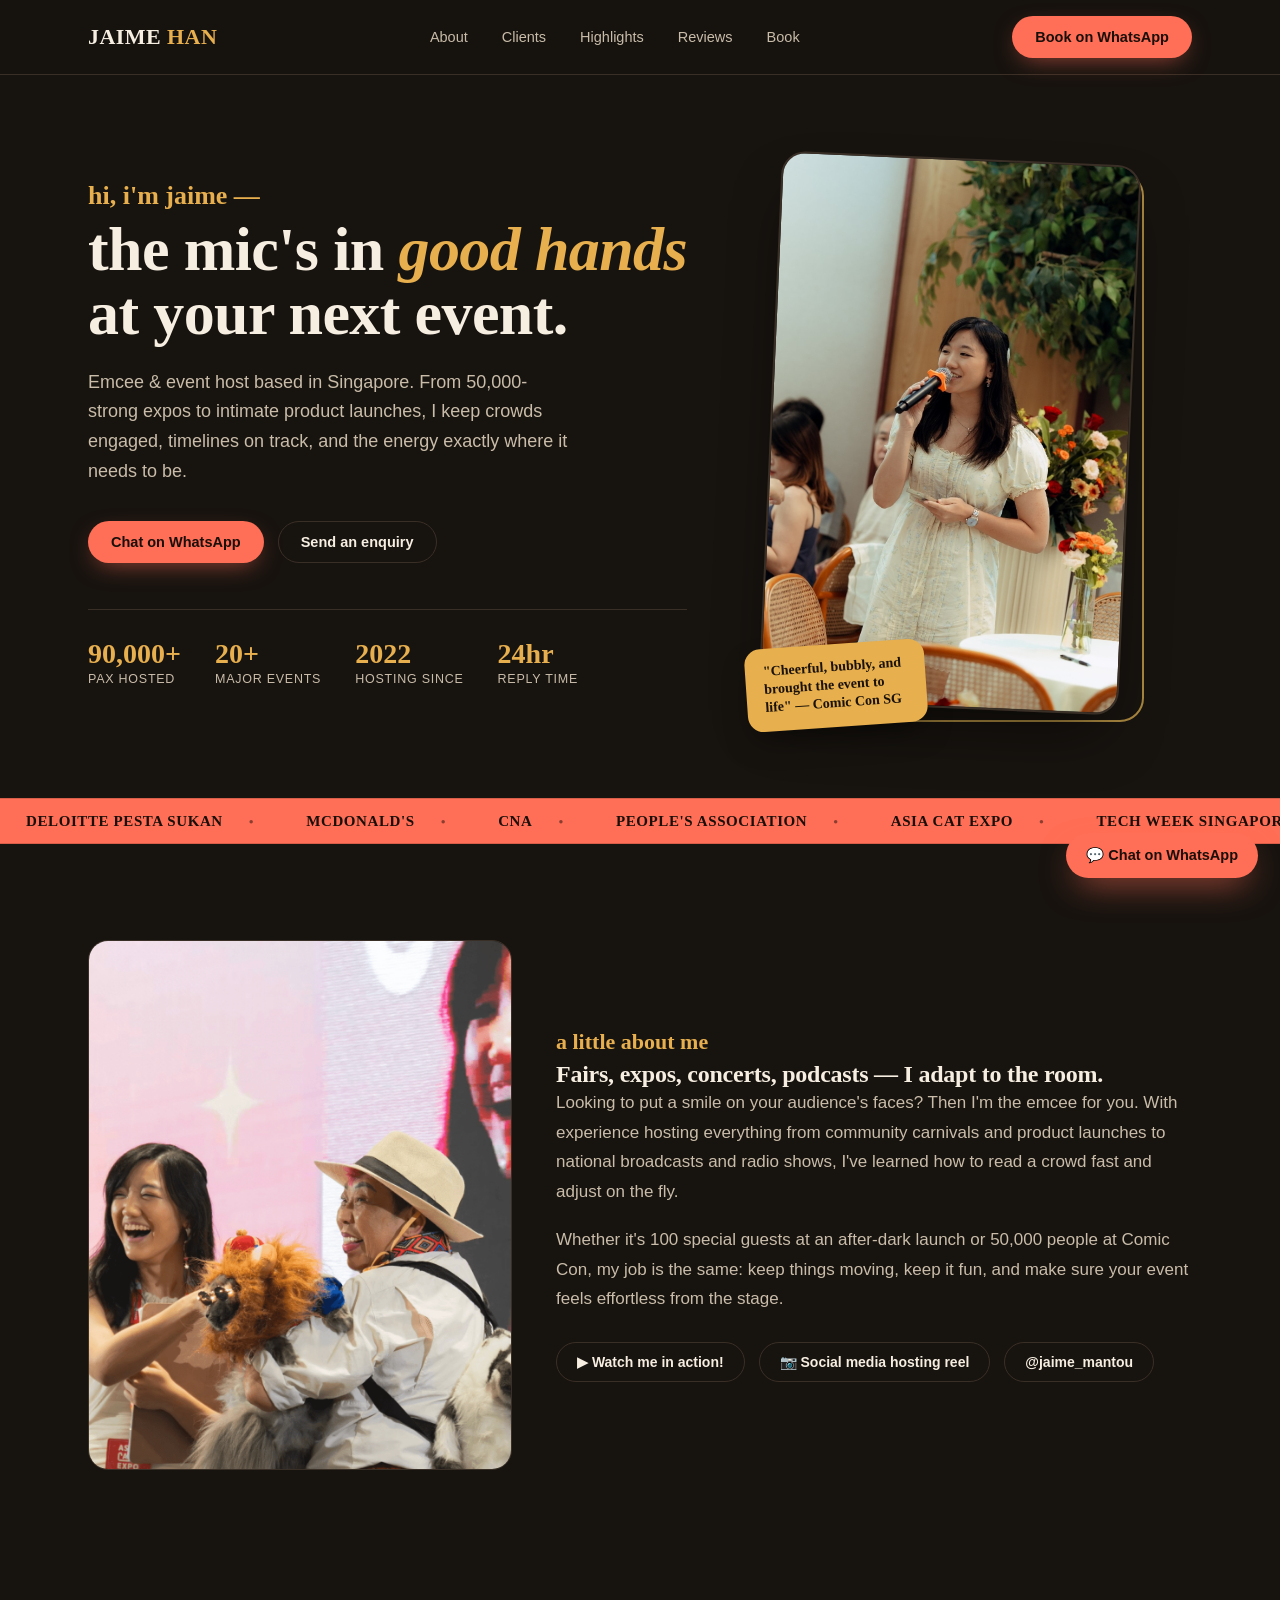
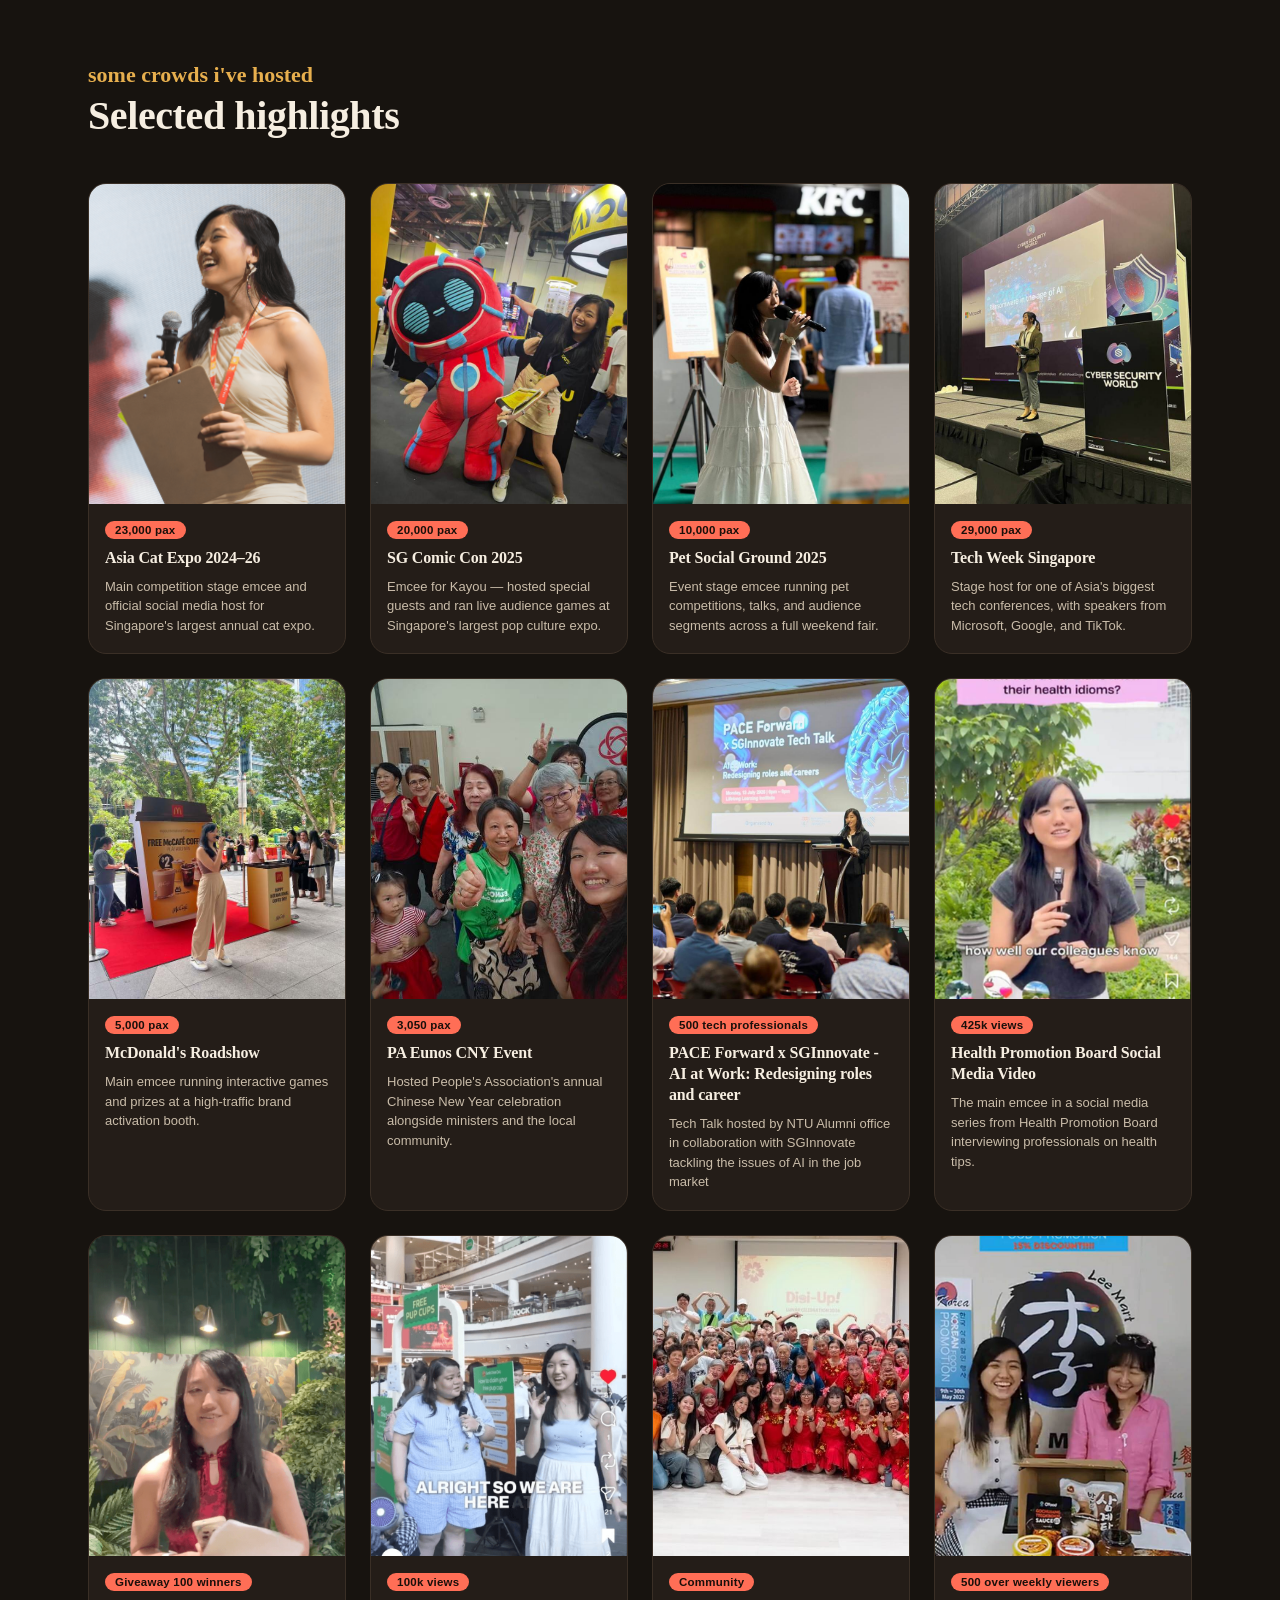
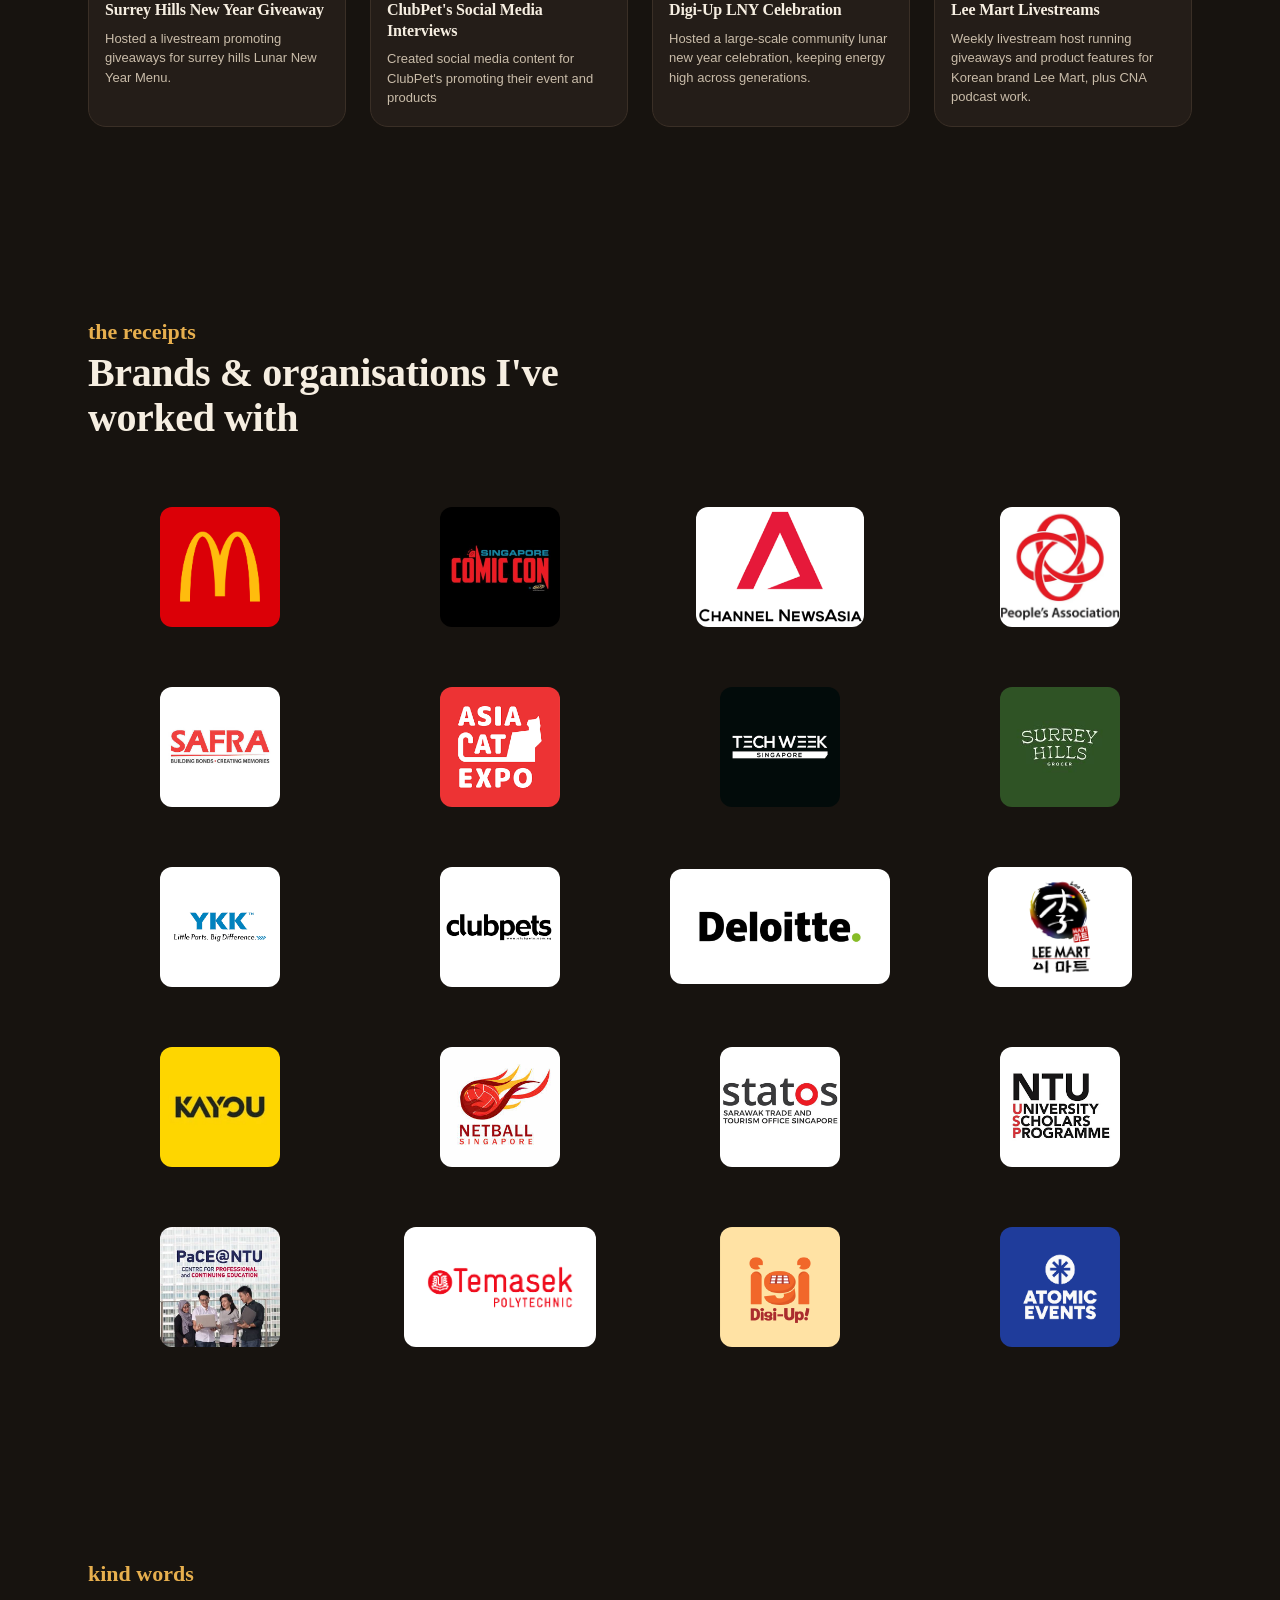
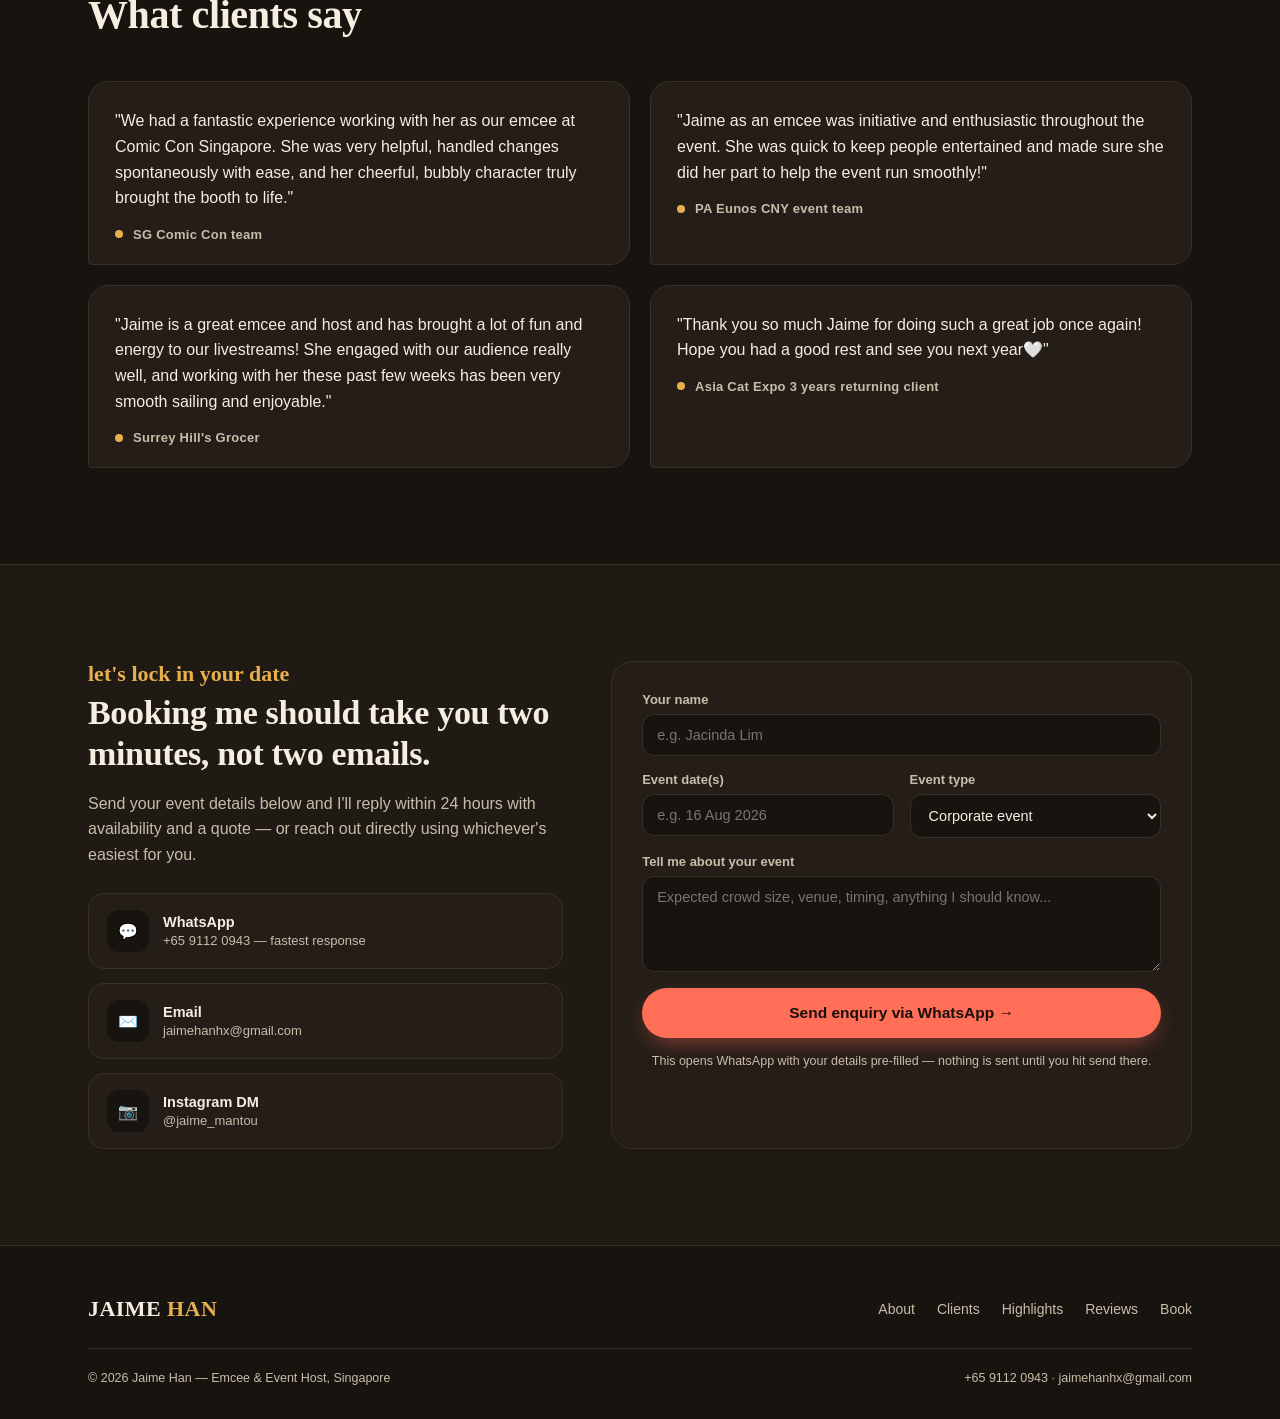
==== commit b47361d8: "Update index.html" ====
--- a/index.html
+++ b/index.html
@@ -45,8 +45,8 @@
         </div>
       </div>
       <div class="hero-photo-wrap">
-        <img class="hero-photo" src="images/hero.jpg" alt="Jaime Han, emcee and event host">
-        <div class="hero-badge">"Cheerful, bubbly, and brought the booth to life" — Comic Con SG</div>
+        <img class="hero-photo" src="images/hero2.jpg" alt="Jaime Han, emcee and event host">
+        <div class="hero-badge">"Cheerful, bubbly, and brought the event to life" — Comic Con SG</div>
       </div>
     </div>
   </section>
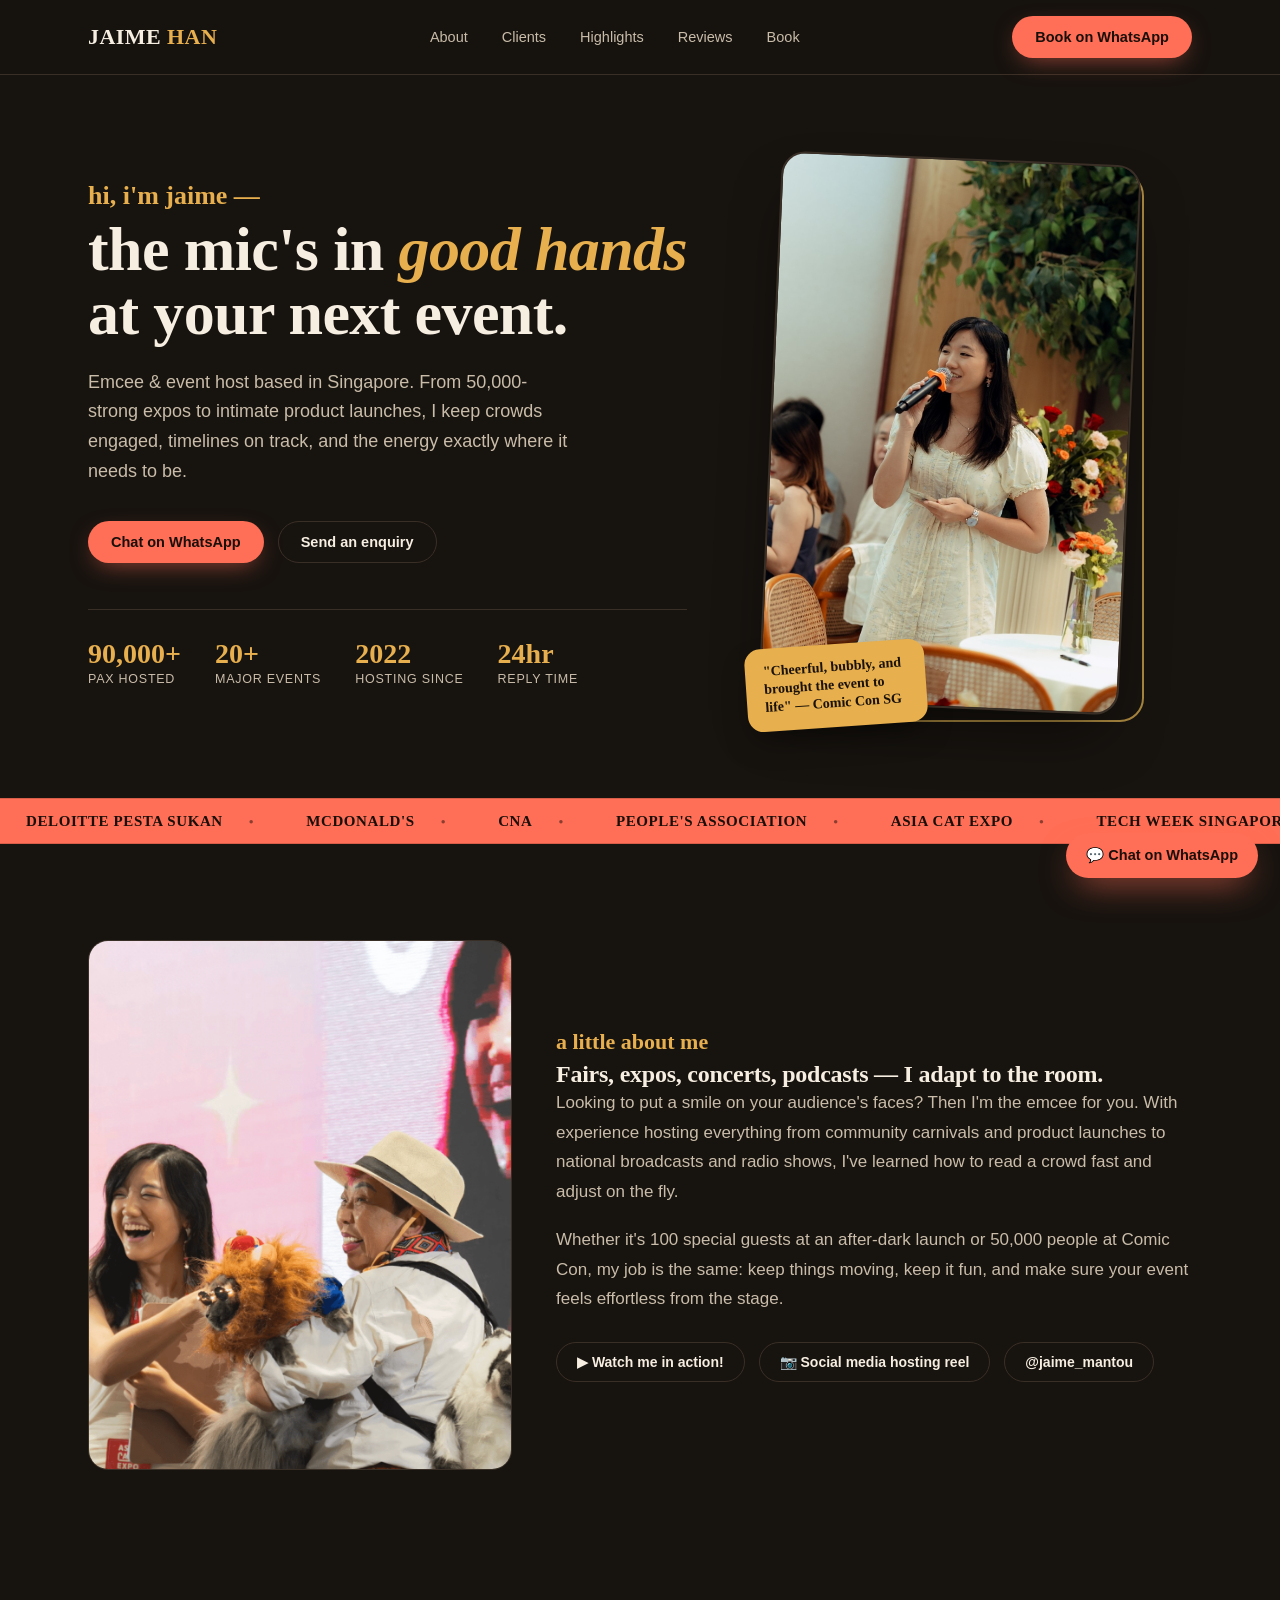
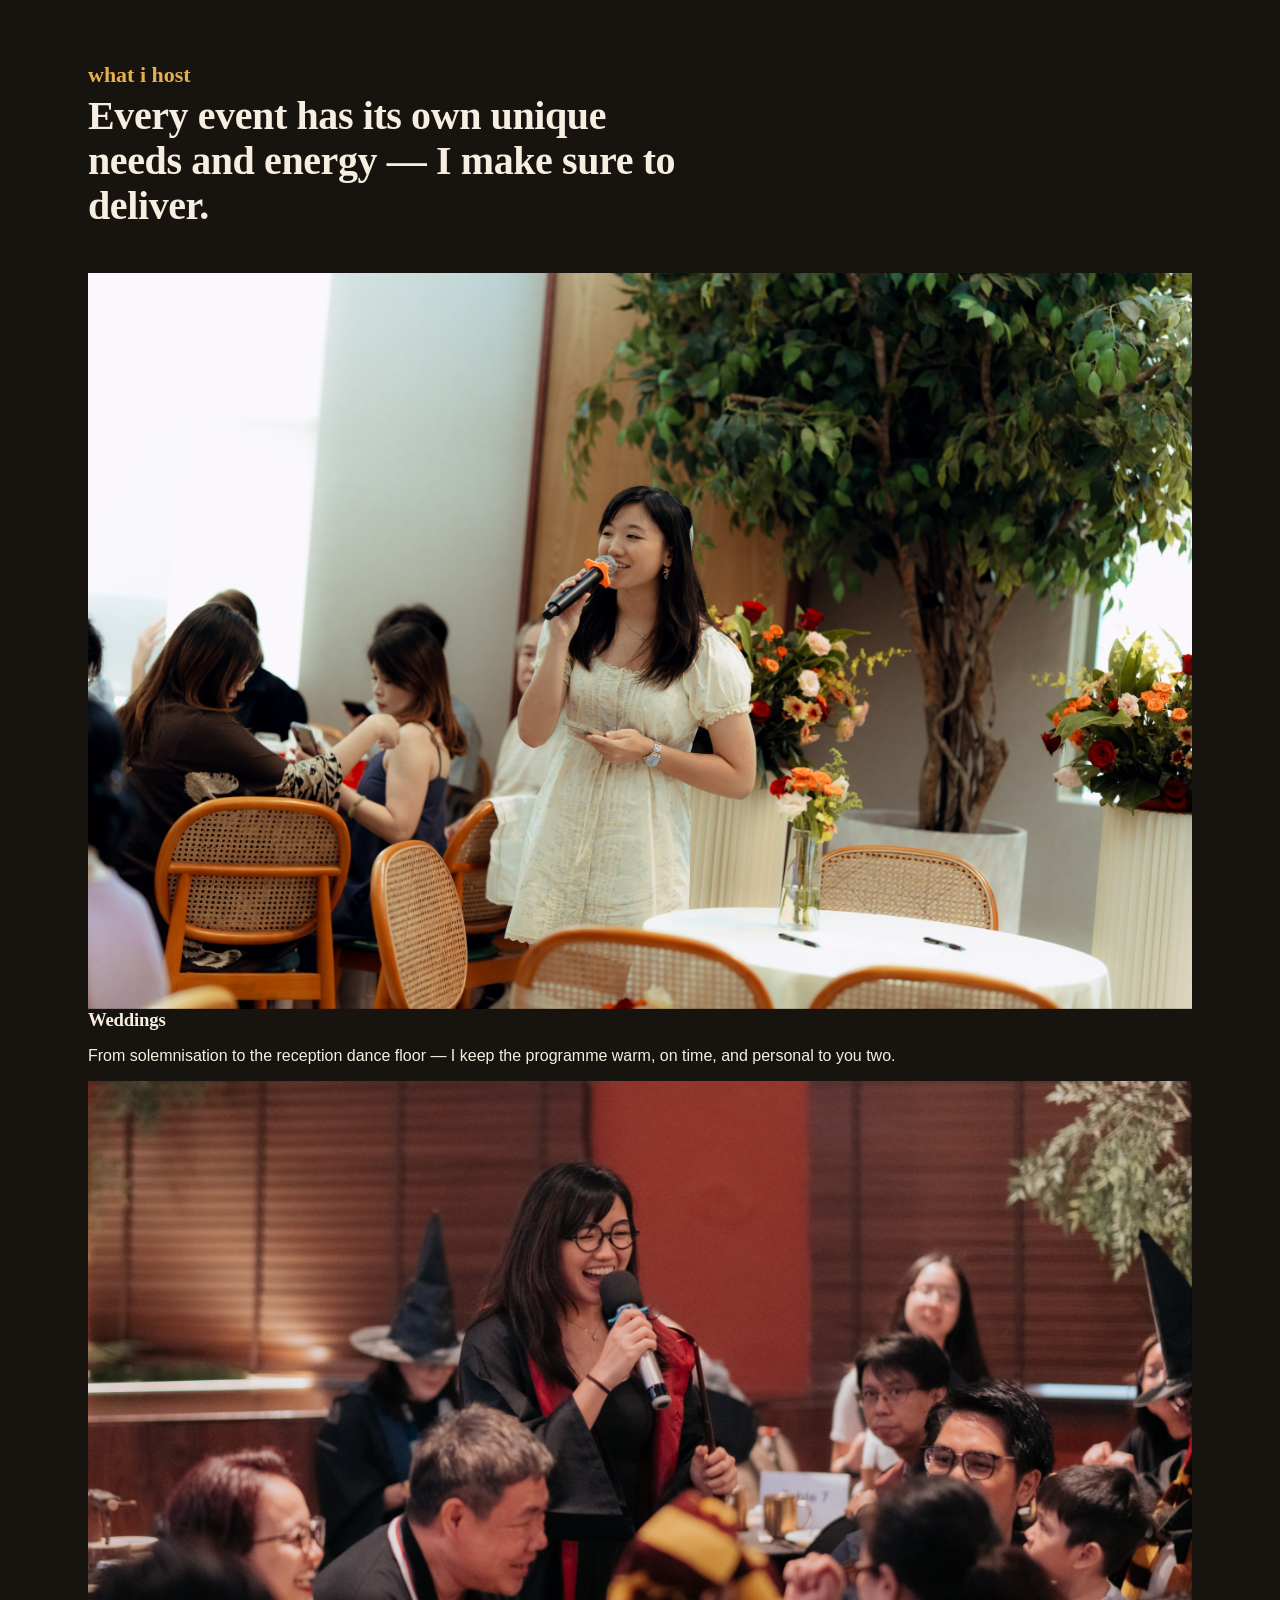
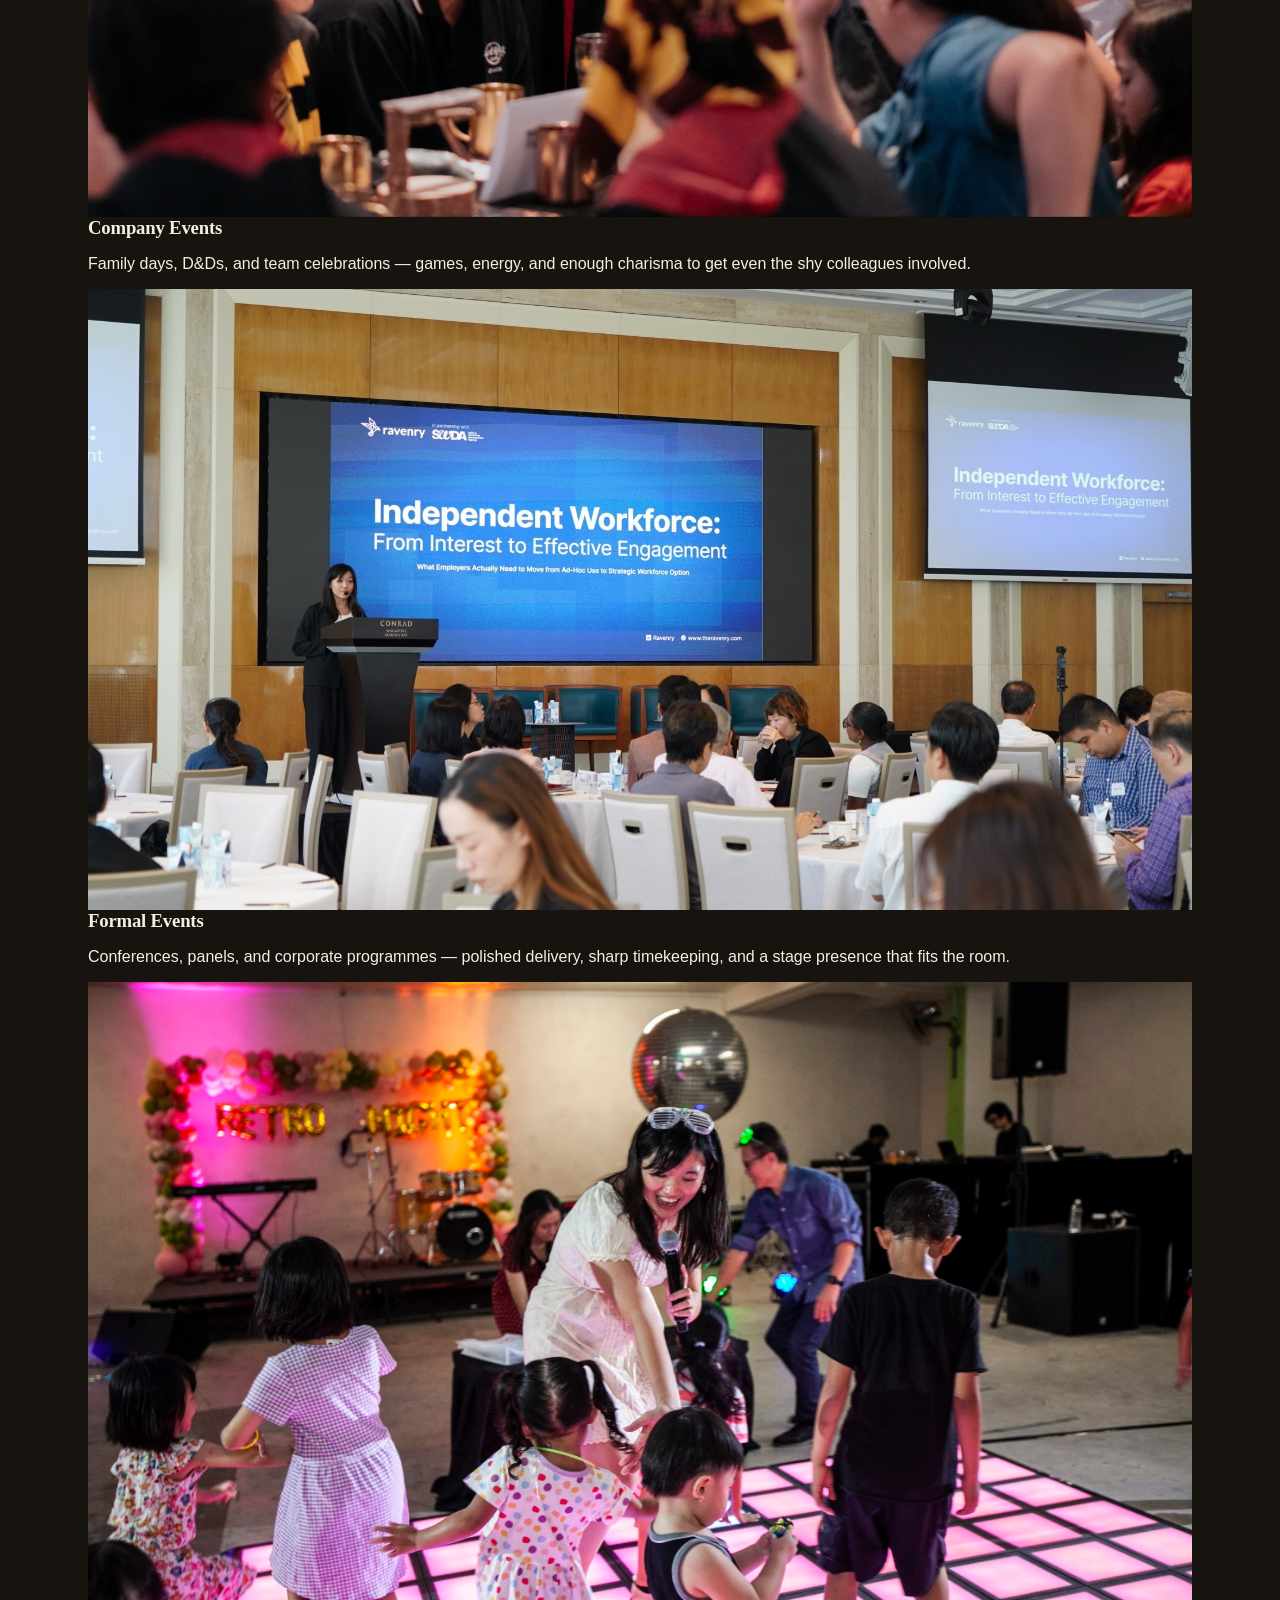
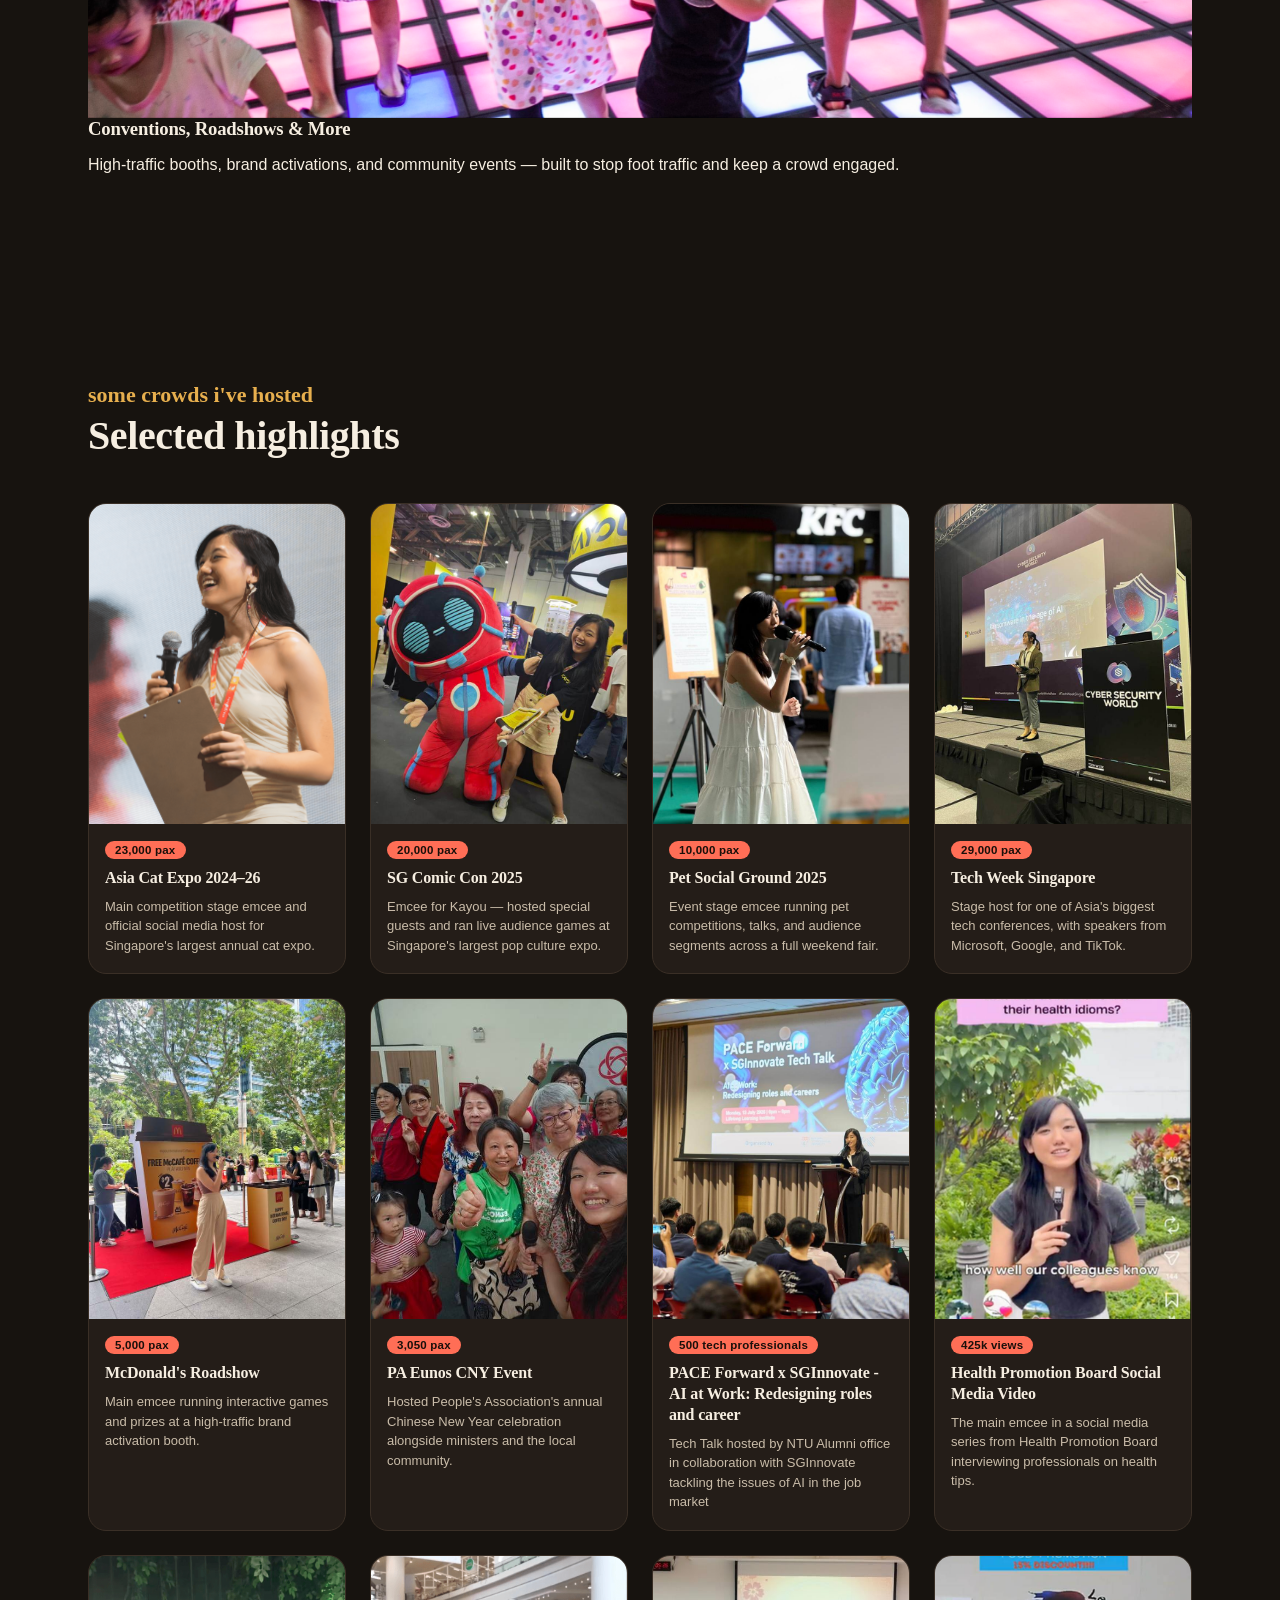
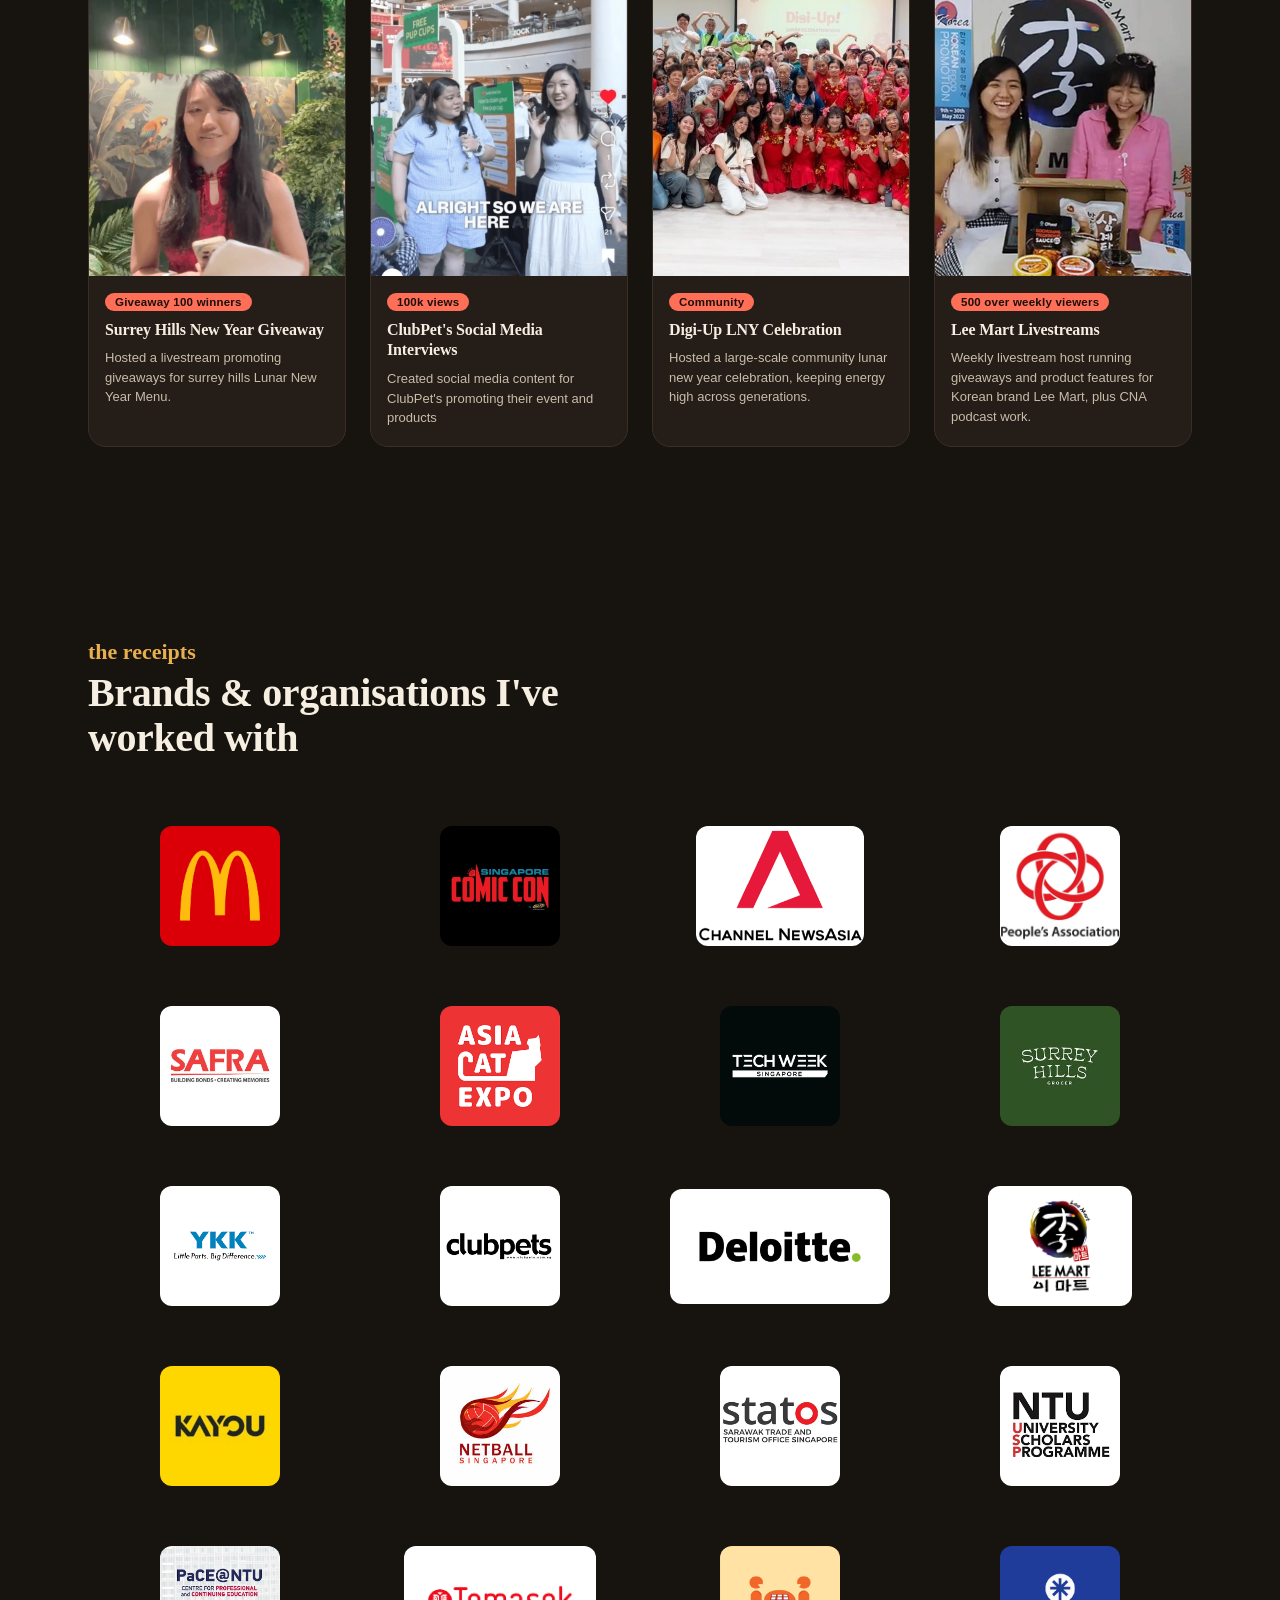
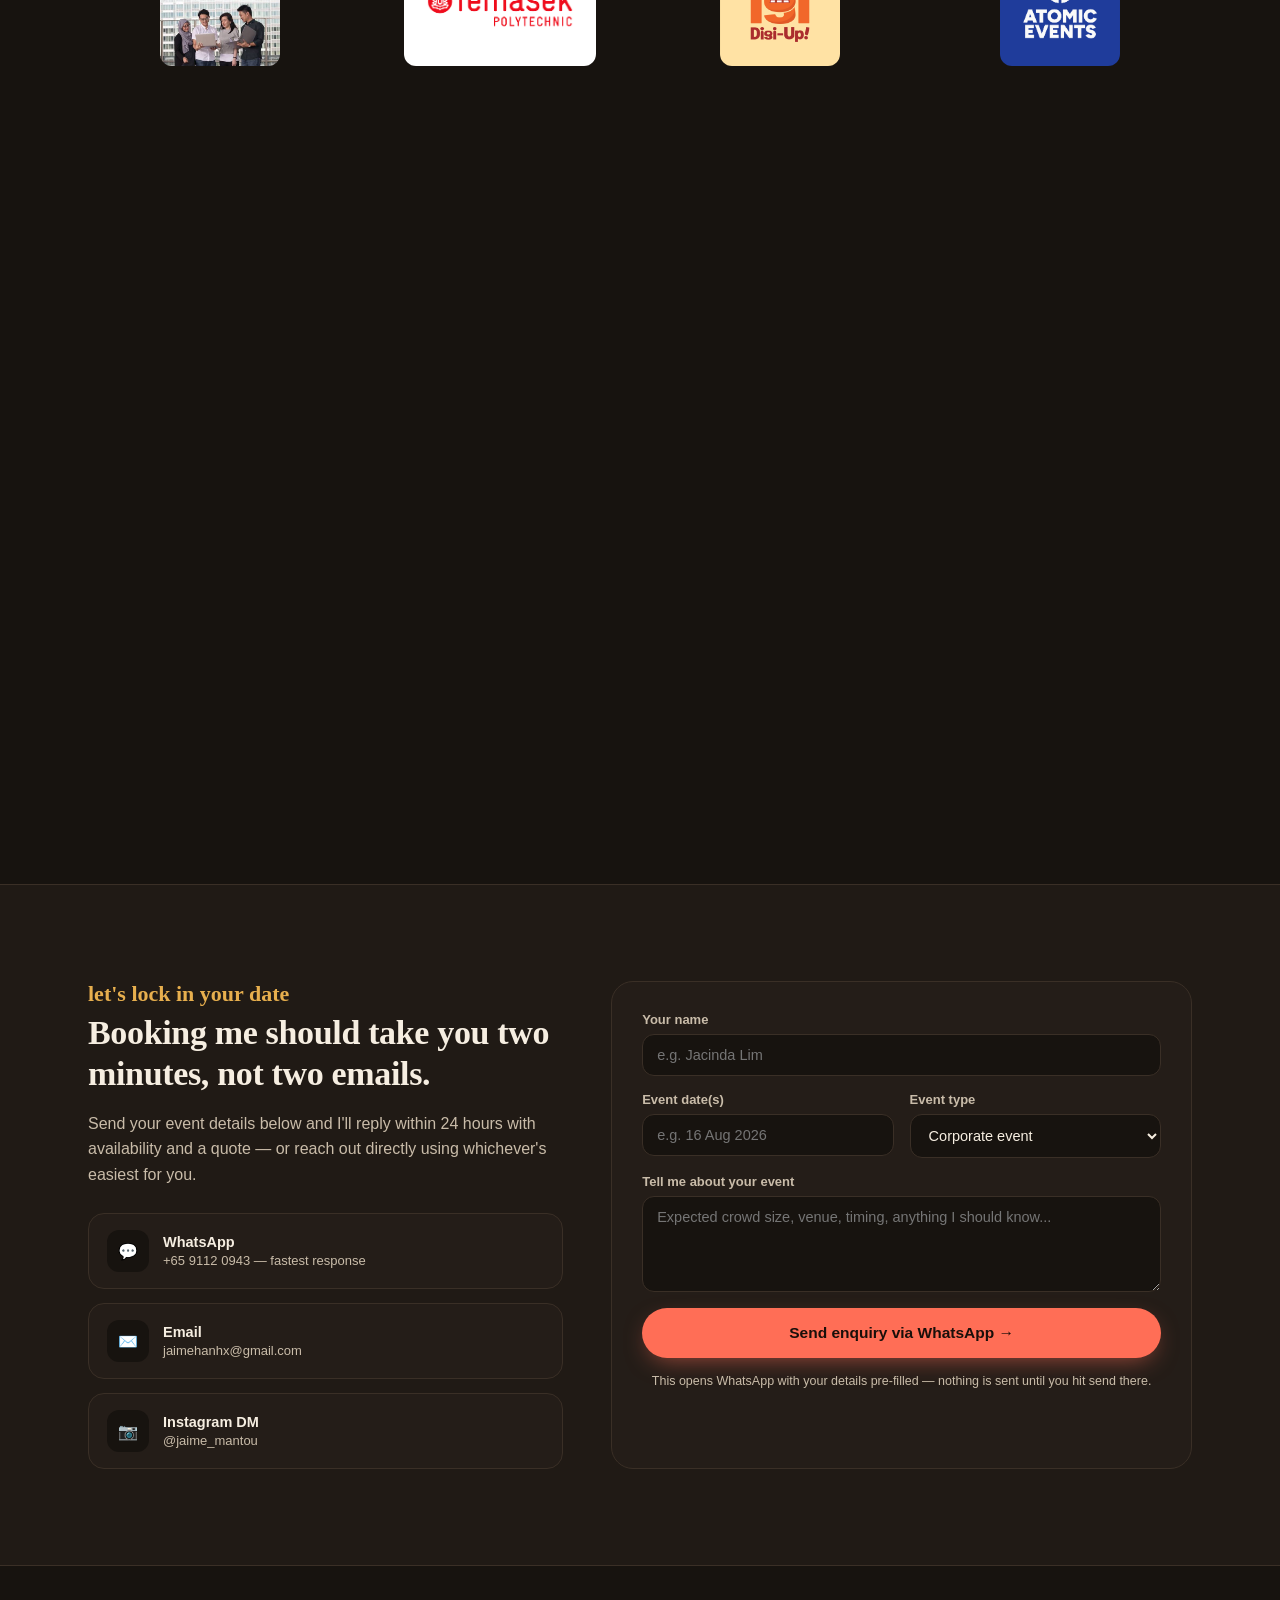
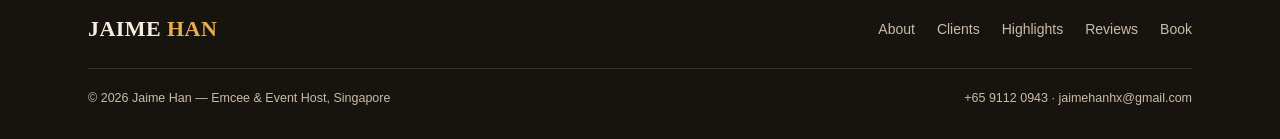
==== commit a6ab5199: "Update index.html" ====
--- a/index.html
+++ b/index.html
@@ -70,6 +70,50 @@
           <a class="link-chip" href="https://www.instagram.com/reels/C8y3r4FSX2f/" target="_blank" rel="noopener">📷 Social media hosting reel</a>
           <a class="link-chip" href="https://www.instagram.com/jaime_mantou" target="_blank" rel="noopener">@jaime_mantou</a>
         </div>
+      </div>
+    </div>
+  </section>
+
+    <section class="pad" id="event-types">
+    <div class="wrap">
+      <div class="section-head reveal">
+        <span class="eyebrow">what i host</span>
+        <h2>Every event has its own unique needs and energy — I make sure to deliver.</h2>
+      </div>
+      <div class="event-types-grid">
+
+        <div class="event-type-card reveal">
+          <img src="images/wedding1.jpg" alt="Jaime hosting a wedding">
+          <div class="event-type-overlay">
+            <h3>Weddings</h3>
+            <p>From solemnisation to the reception dance floor — I keep the programme warm, on time, and personal to you two.</p>
+          </div>
+        </div>
+
+        <div class="event-type-card reveal">
+          <img src="images/Ykk_Company_Family_Day1.jpg" alt="Jaime hosting a company family day">
+          <div class="event-type-overlay">
+            <h3>Company Events</h3>
+            <p>Family days, D&amp;Ds, and team celebrations — games, energy, and enough charisma to get even the shy colleagues involved.</p>
+          </div>
+        </div>
+
+        <div class="event-type-card reveal">
+          <img src="images/SkillsFuture X Ravenry formal event 1.jpg" alt="Jaime hosting a formal conference">
+          <div class="event-type-overlay">
+            <h3>Formal Events</h3>
+            <p>Conferences, panels, and corporate programmes — polished delivery, sharp timekeeping, and a stage presence that fits the room.</p>
+          </div>
+        </div>
+
+        <div class="event-type-card reveal">
+          <img src="images/Marsiling_PA_RetroNight1.jpg" alt="Jaime hosting a roadshow">
+          <div class="event-type-overlay">
+            <h3>Conventions, Roadshows &amp; More</h3>
+            <p>High-traffic booths, brand activations, and community events — built to stop foot traffic and keep a crowd engaged.</p>
+          </div>
+        </div>
+
       </div>
     </div>
   </section>
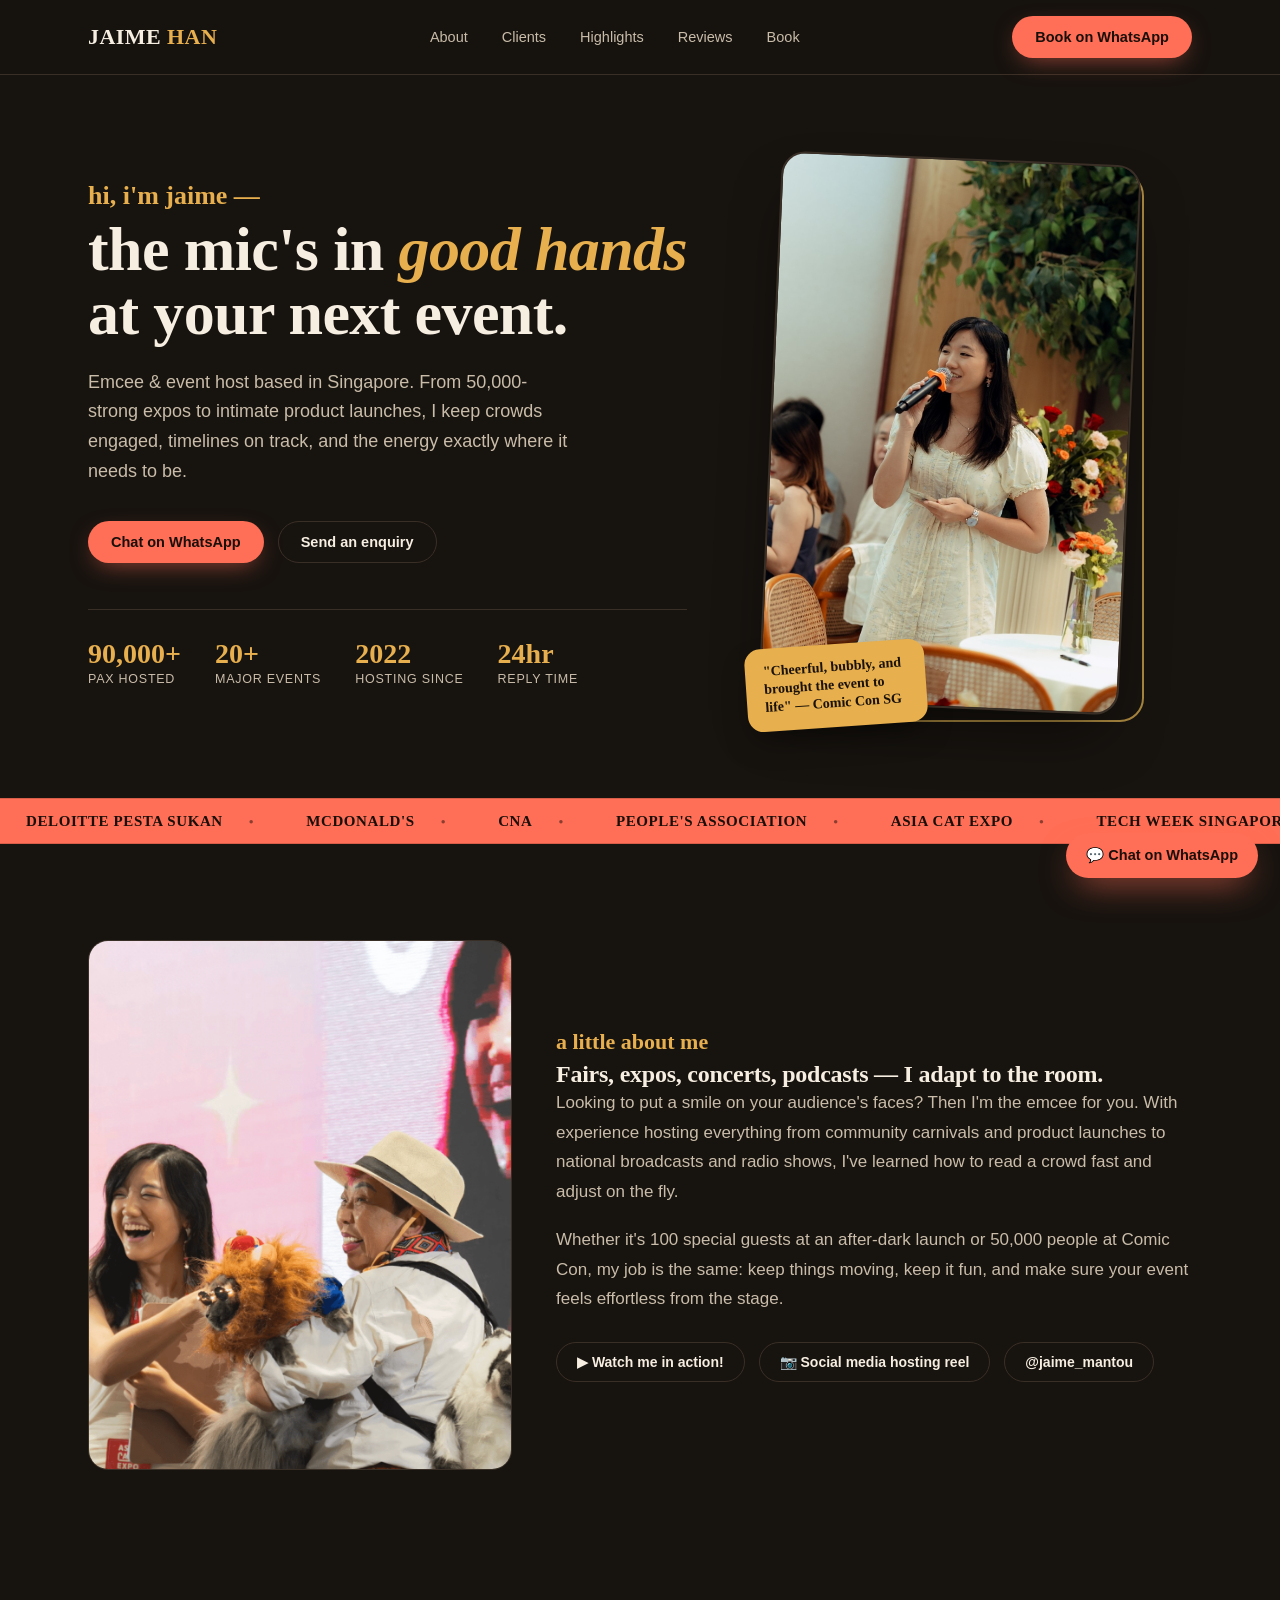
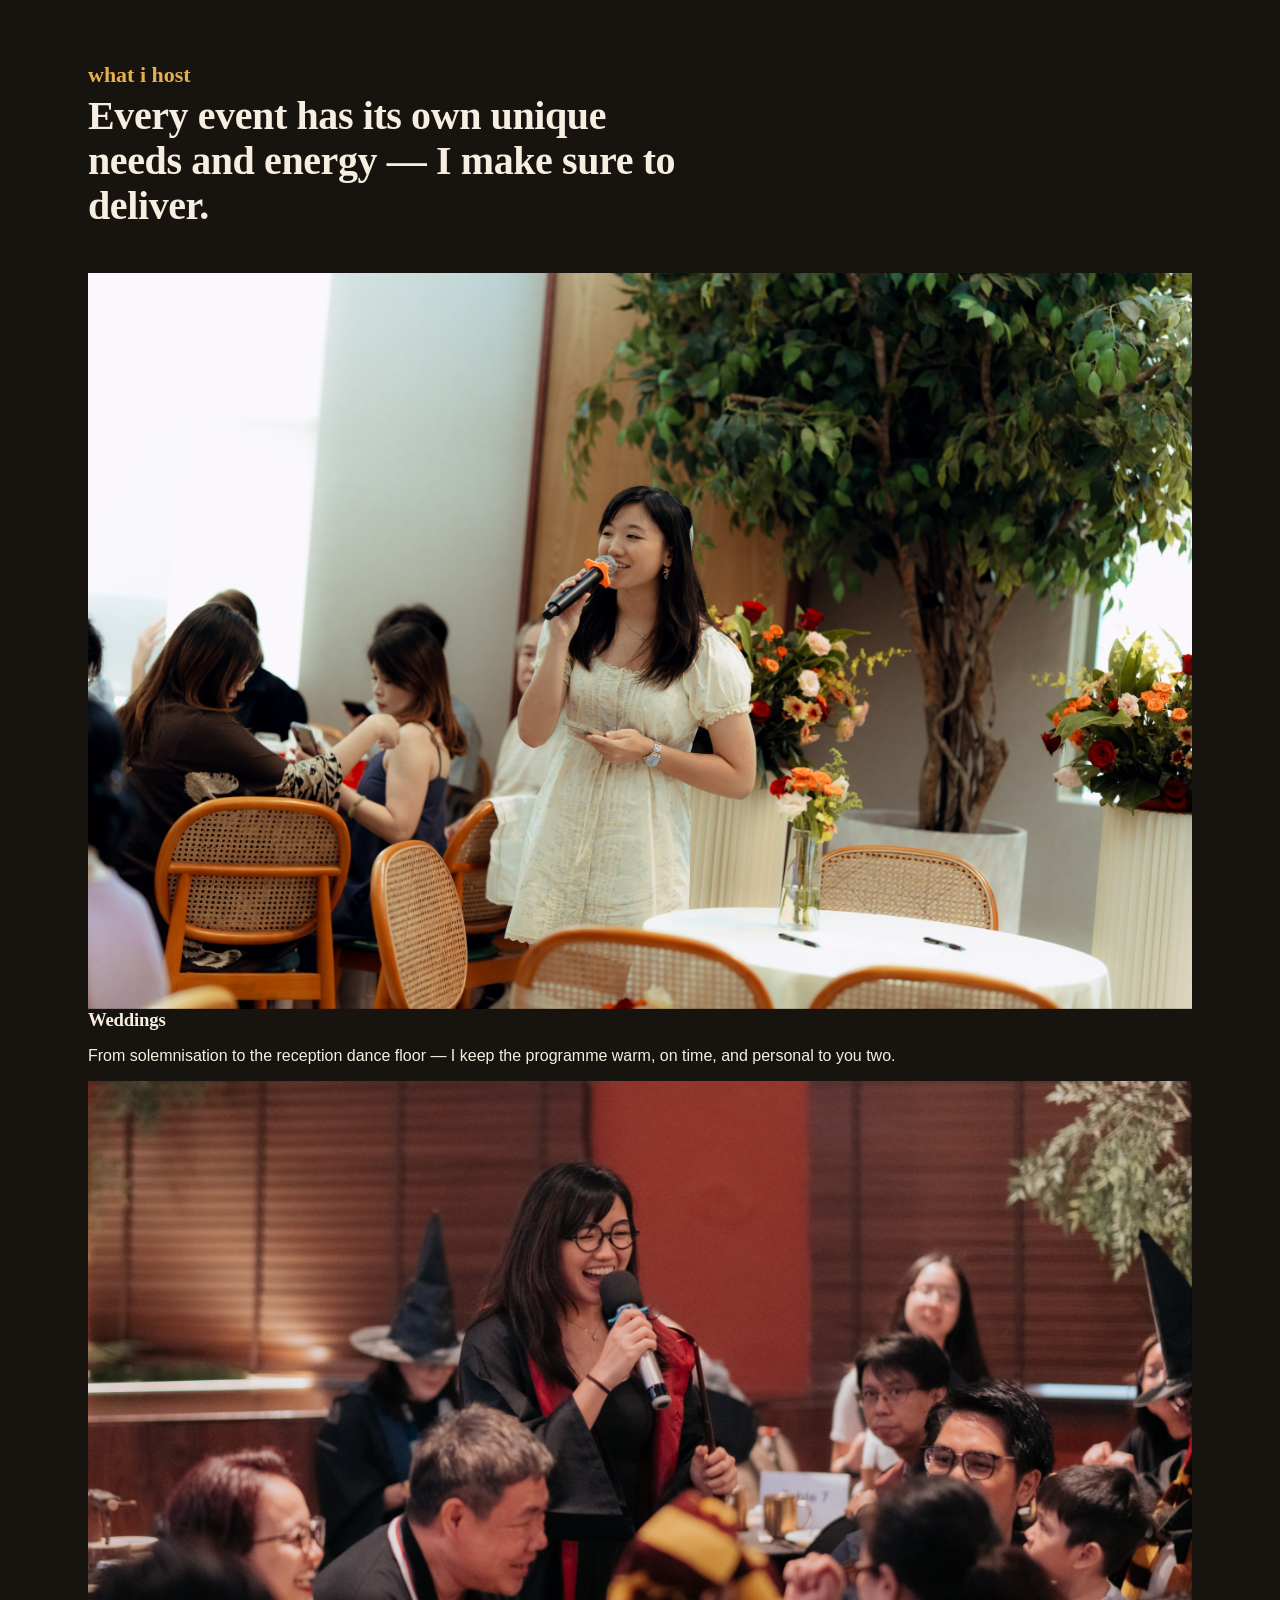
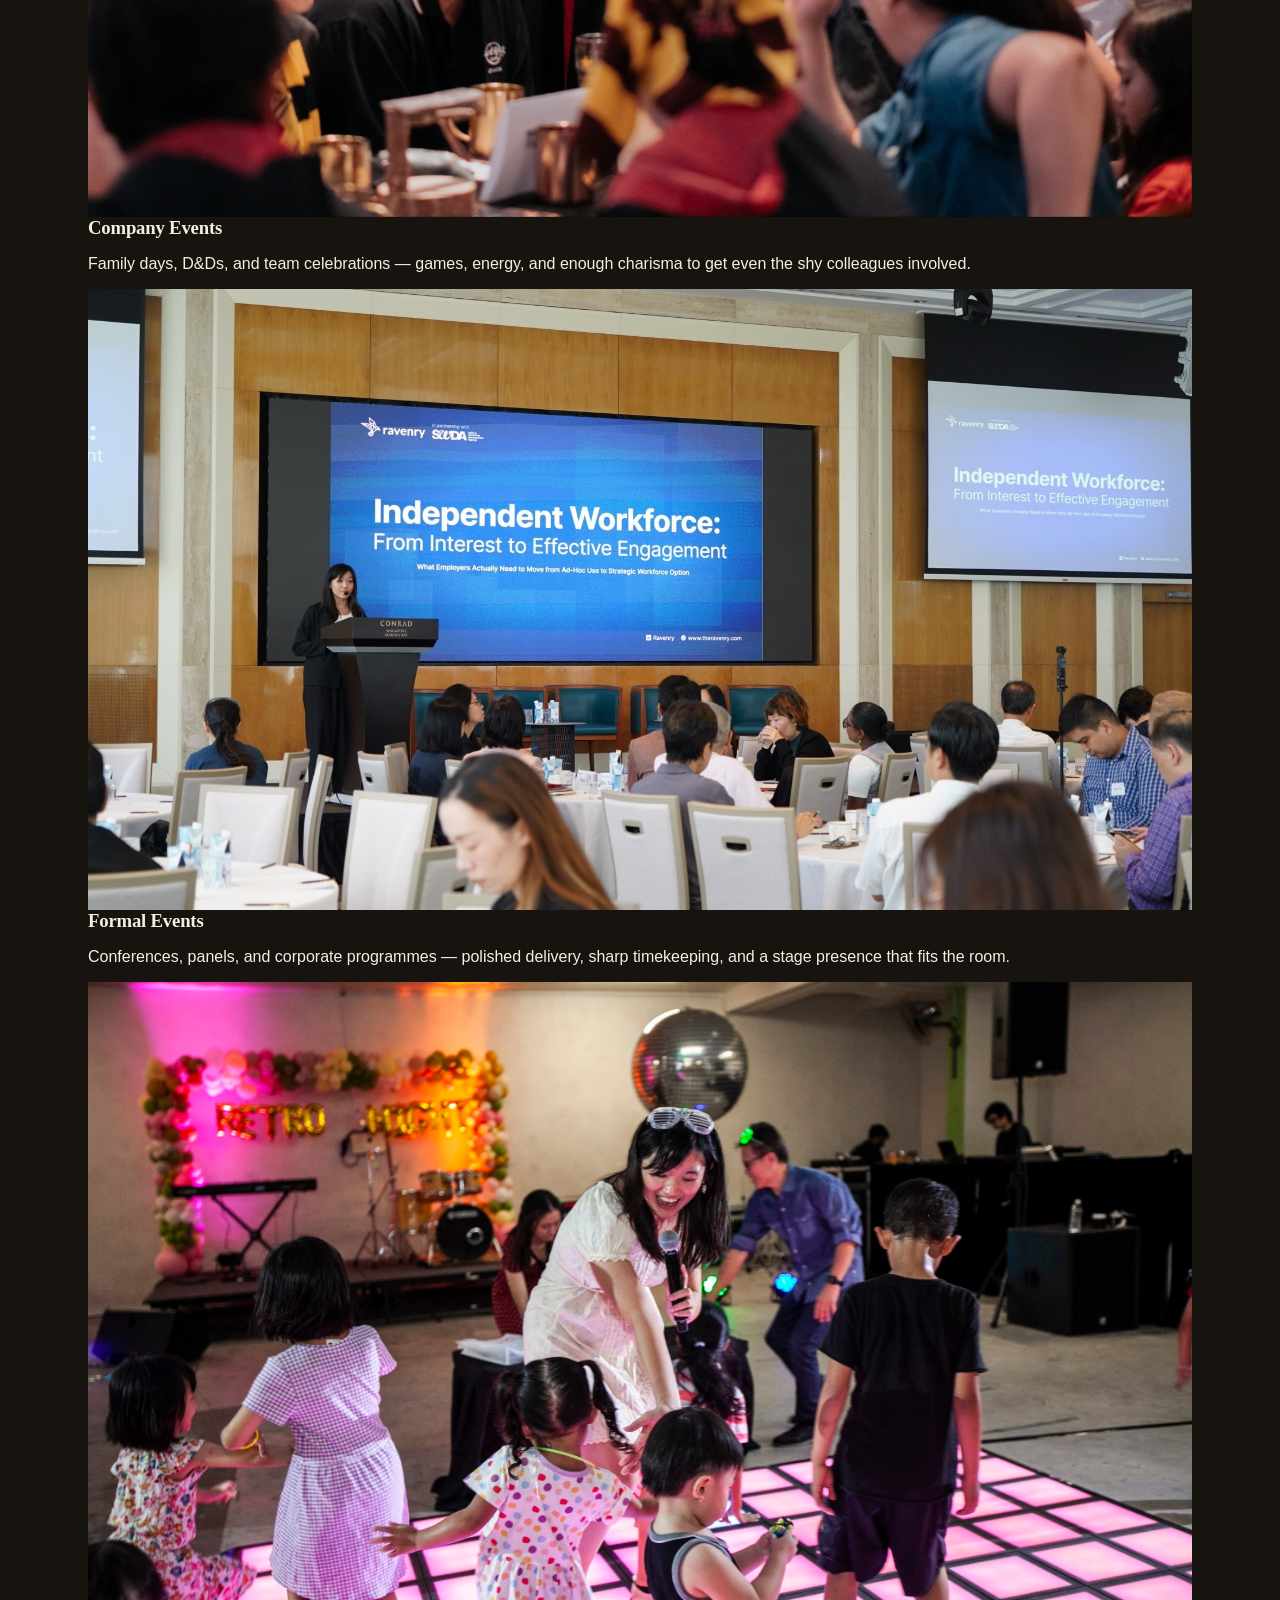
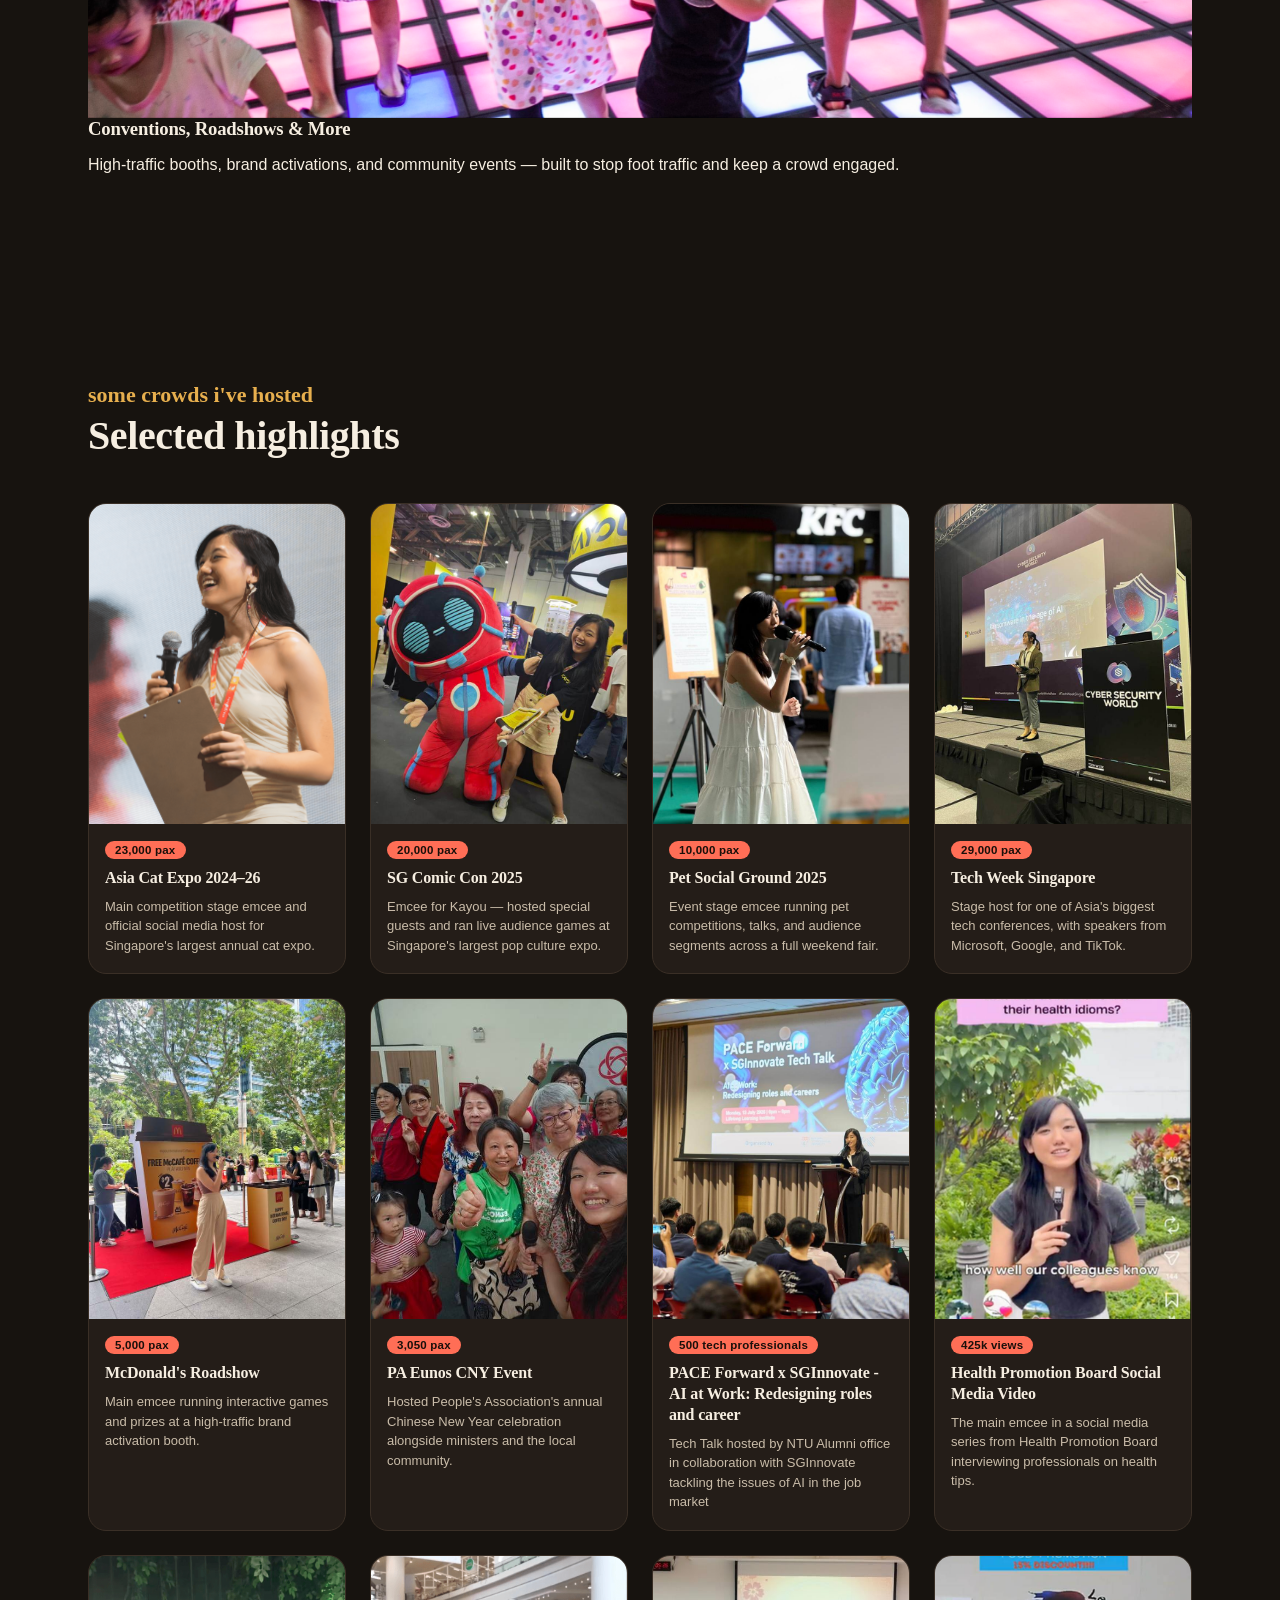
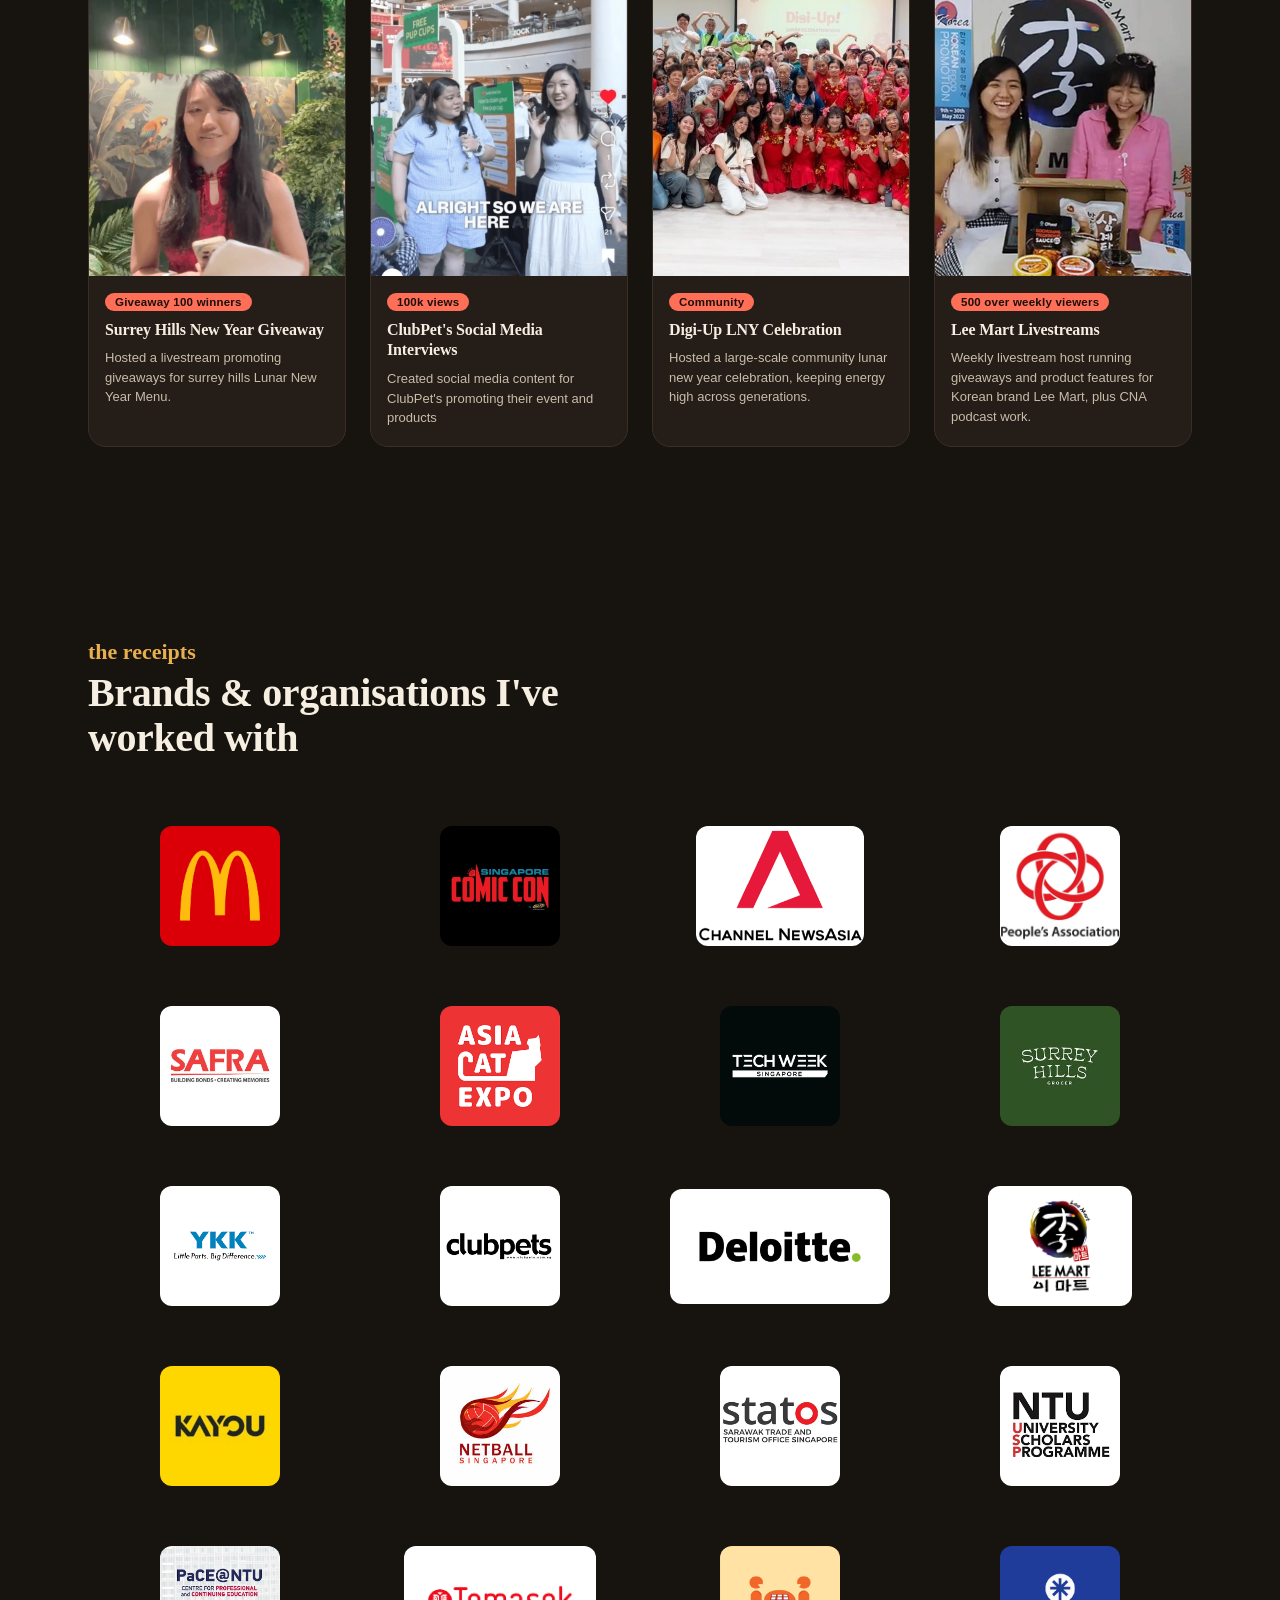
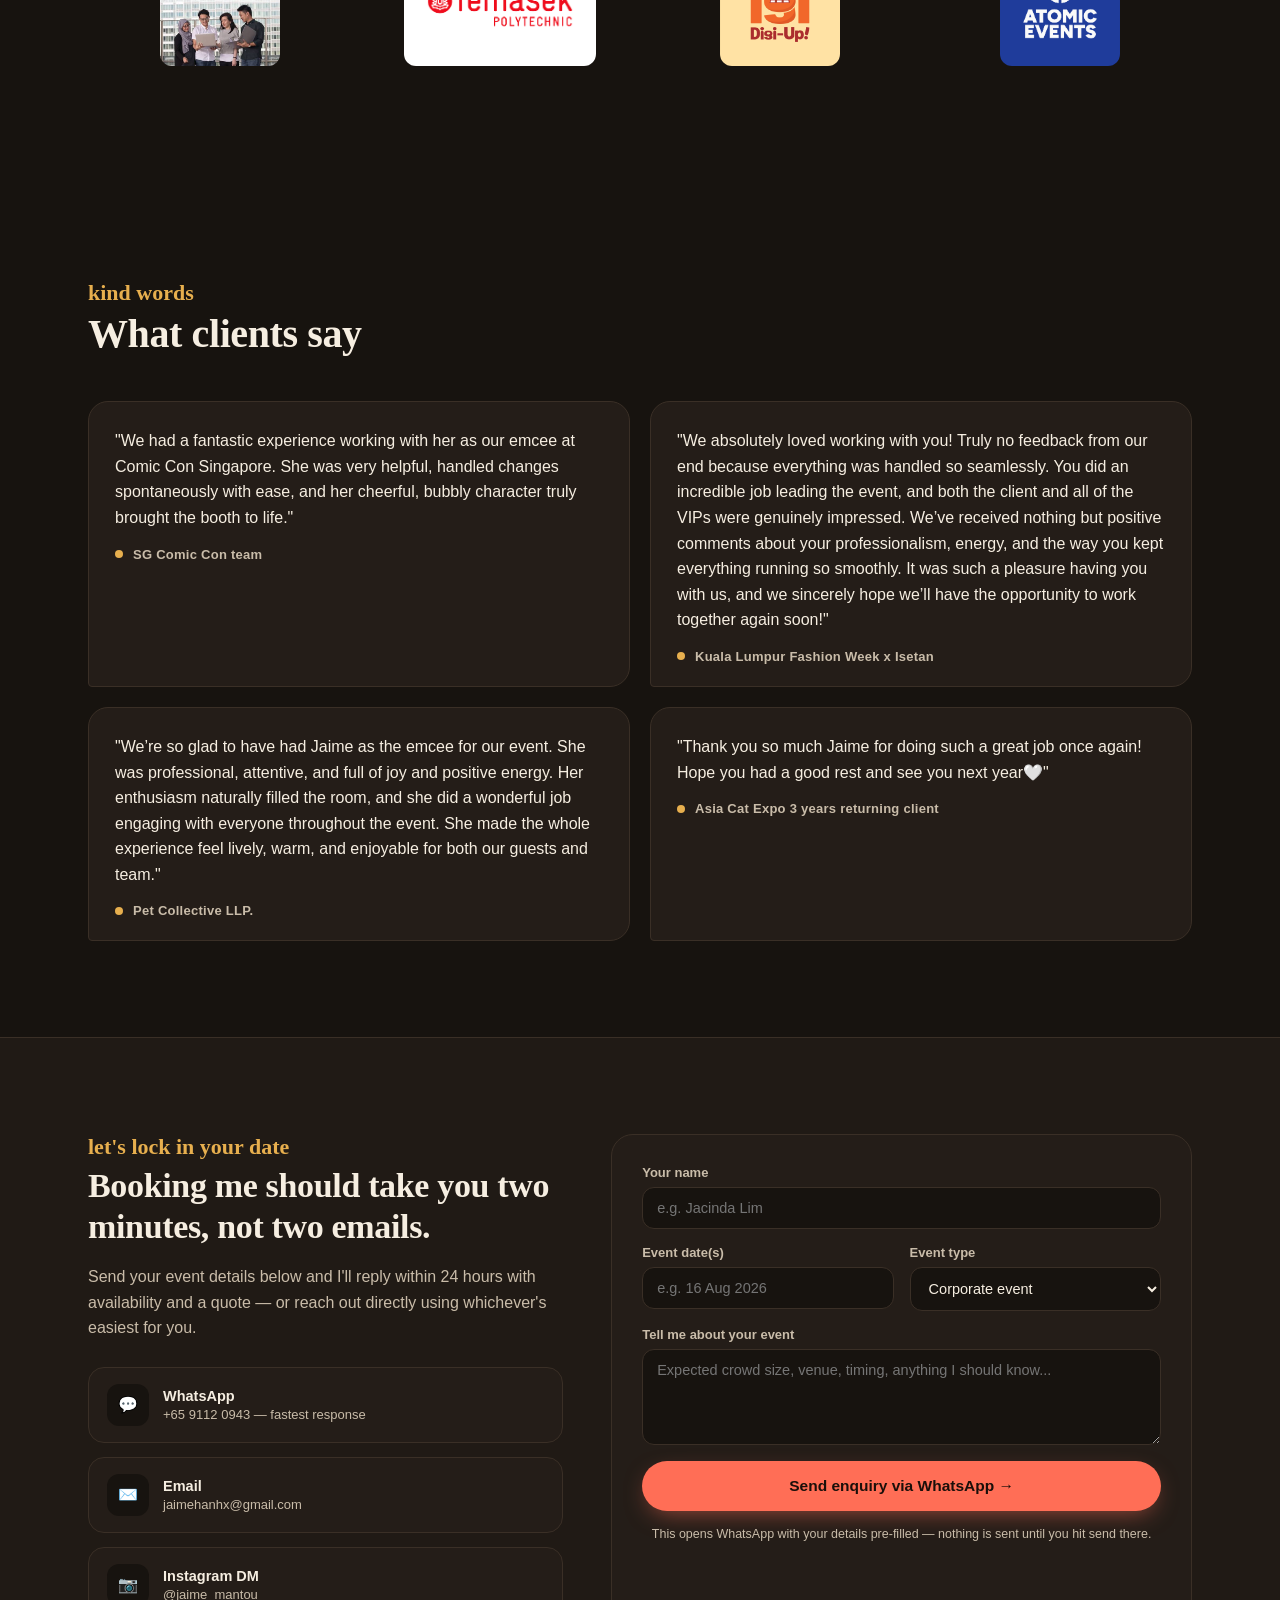
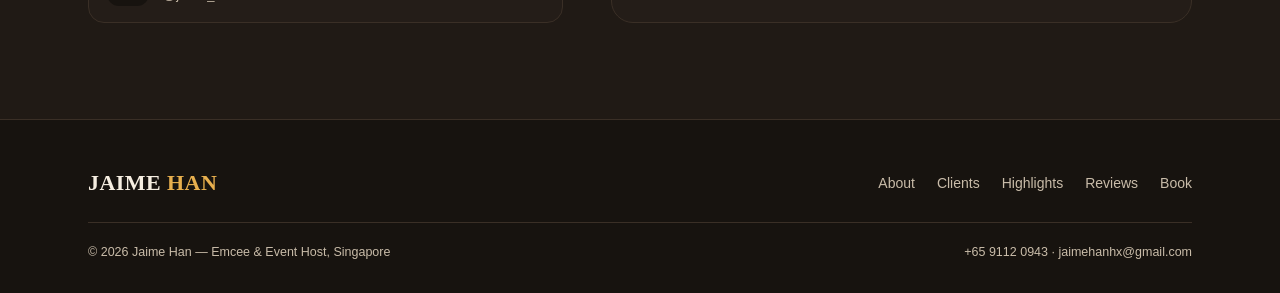
==== commit 5170856c: "Update index.html" ====
--- a/index.html
+++ b/index.html
@@ -322,12 +322,12 @@
           <div class="bubble-tag"><div class="bubble-dot"></div><span>SG Comic Con team</span></div>
         </div>
         <div class="bubble reveal">
-          <p>"Jaime as an emcee was initiative and enthusiastic throughout the event. She was quick to keep people entertained and made sure she did her part to help the event run smoothly!"</p>
-          <div class="bubble-tag"><div class="bubble-dot"></div><span>PA Eunos CNY event team</span></div>
+          <p>"We absolutely loved working with you! Truly no feedback from our end because everything was handled so seamlessly. You did an incredible job leading the event, and both the client and all of the VIPs were genuinely impressed. We’ve received nothing but positive comments about your professionalism, energy, and the way you kept everything running so smoothly. It was such a pleasure having you with us, and we sincerely hope we’ll have the opportunity to work together again soon!"</p>
+          <div class="bubble-tag"><div class="bubble-dot"></div><span>Kuala Lumpur Fashion Week x Isetan </span></div>
         </div>
         <div class="bubble reveal">
-          <p>"Jaime is a great emcee and host and has brought a lot of fun and energy to our livestreams! She engaged with our audience really well, and working with her these past few weeks has been very smooth sailing and enjoyable."</p>
-          <div class="bubble-tag"><div class="bubble-dot"></div><span>Surrey Hill's Grocer</span></div>
+          <p>"We’re so glad to have had Jaime as the emcee for our event. She was professional, attentive, and full of joy and positive energy. Her enthusiasm naturally filled the room, and she did a wonderful job engaging with everyone throughout the event. She made the whole experience feel lively, warm, and enjoyable for both our guests and team."</p>
+          <div class="bubble-tag"><div class="bubble-dot"></div><span>Pet Collective LLP.</span></div>
         </div>
         <div class="bubble reveal">
           <p>"Thank you so much Jaime for doing such a great job once again! Hope you had a good rest and see you next year🤍"</p>
